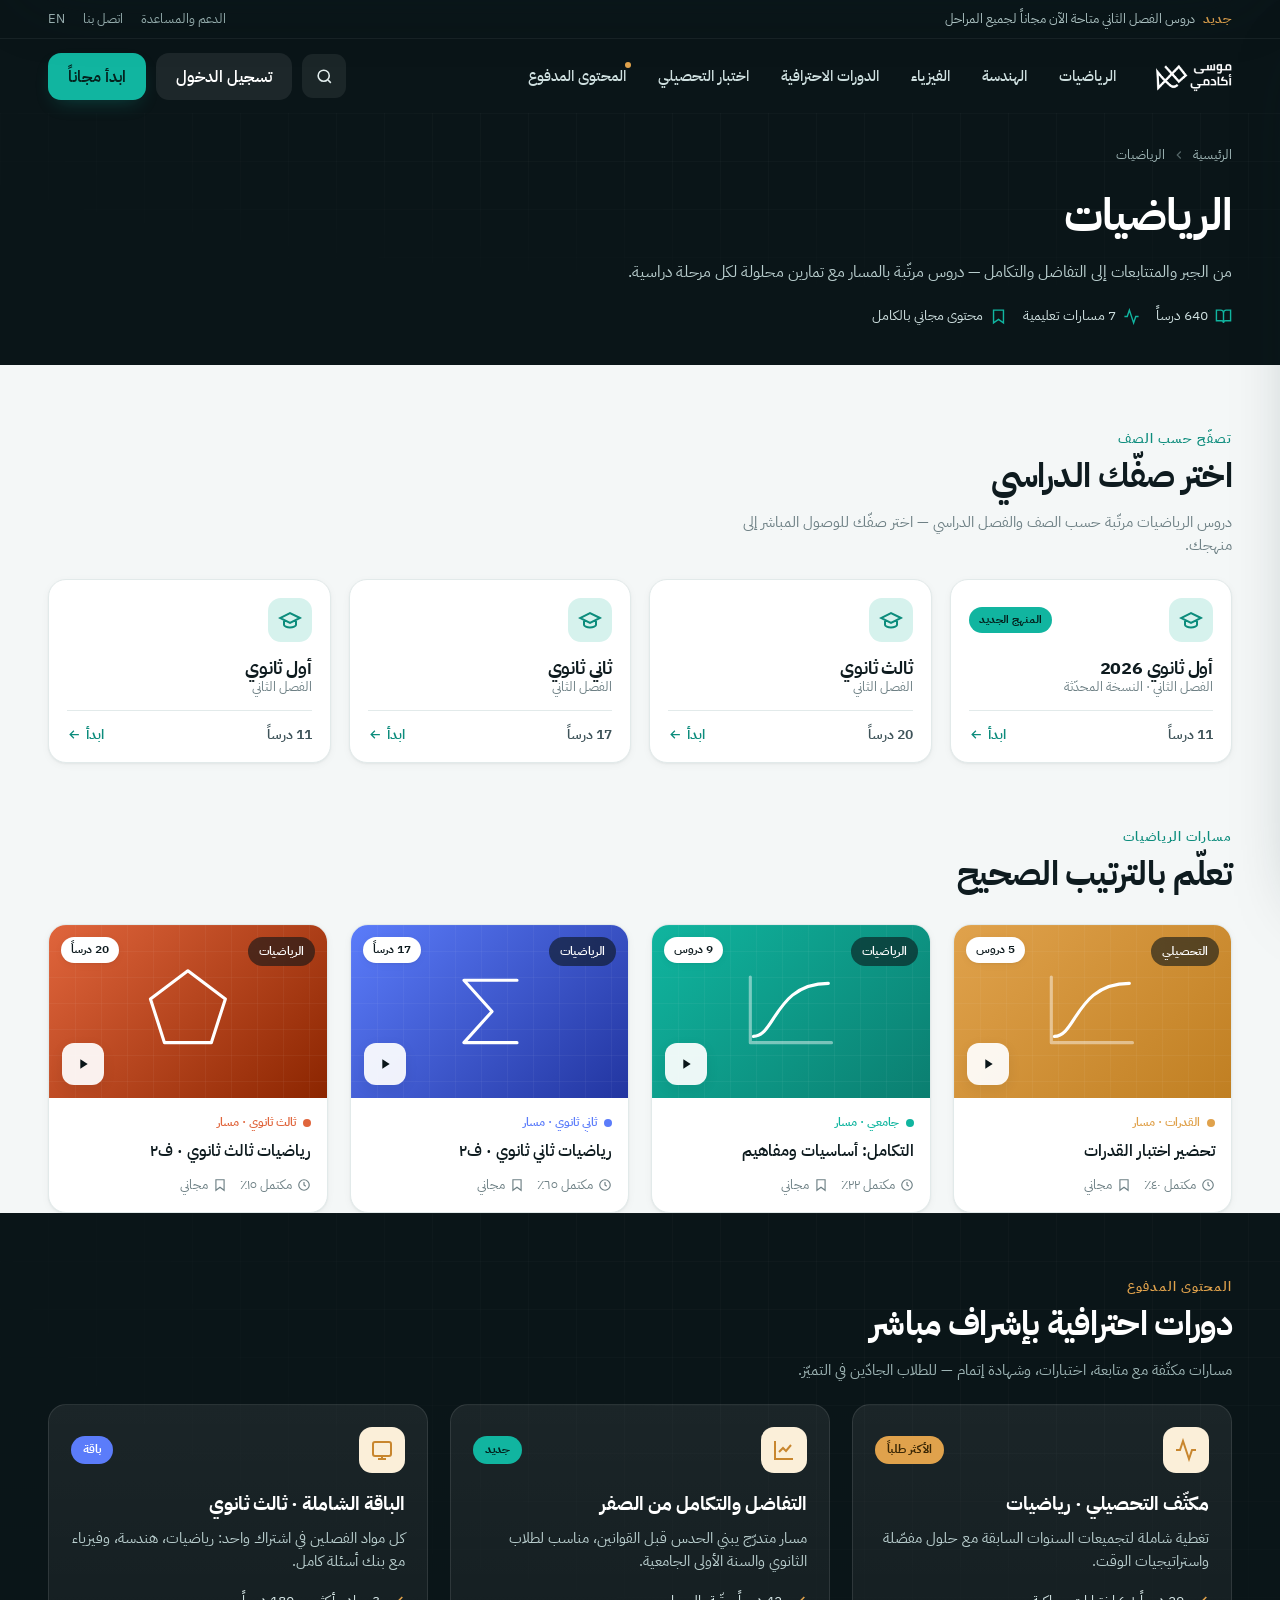
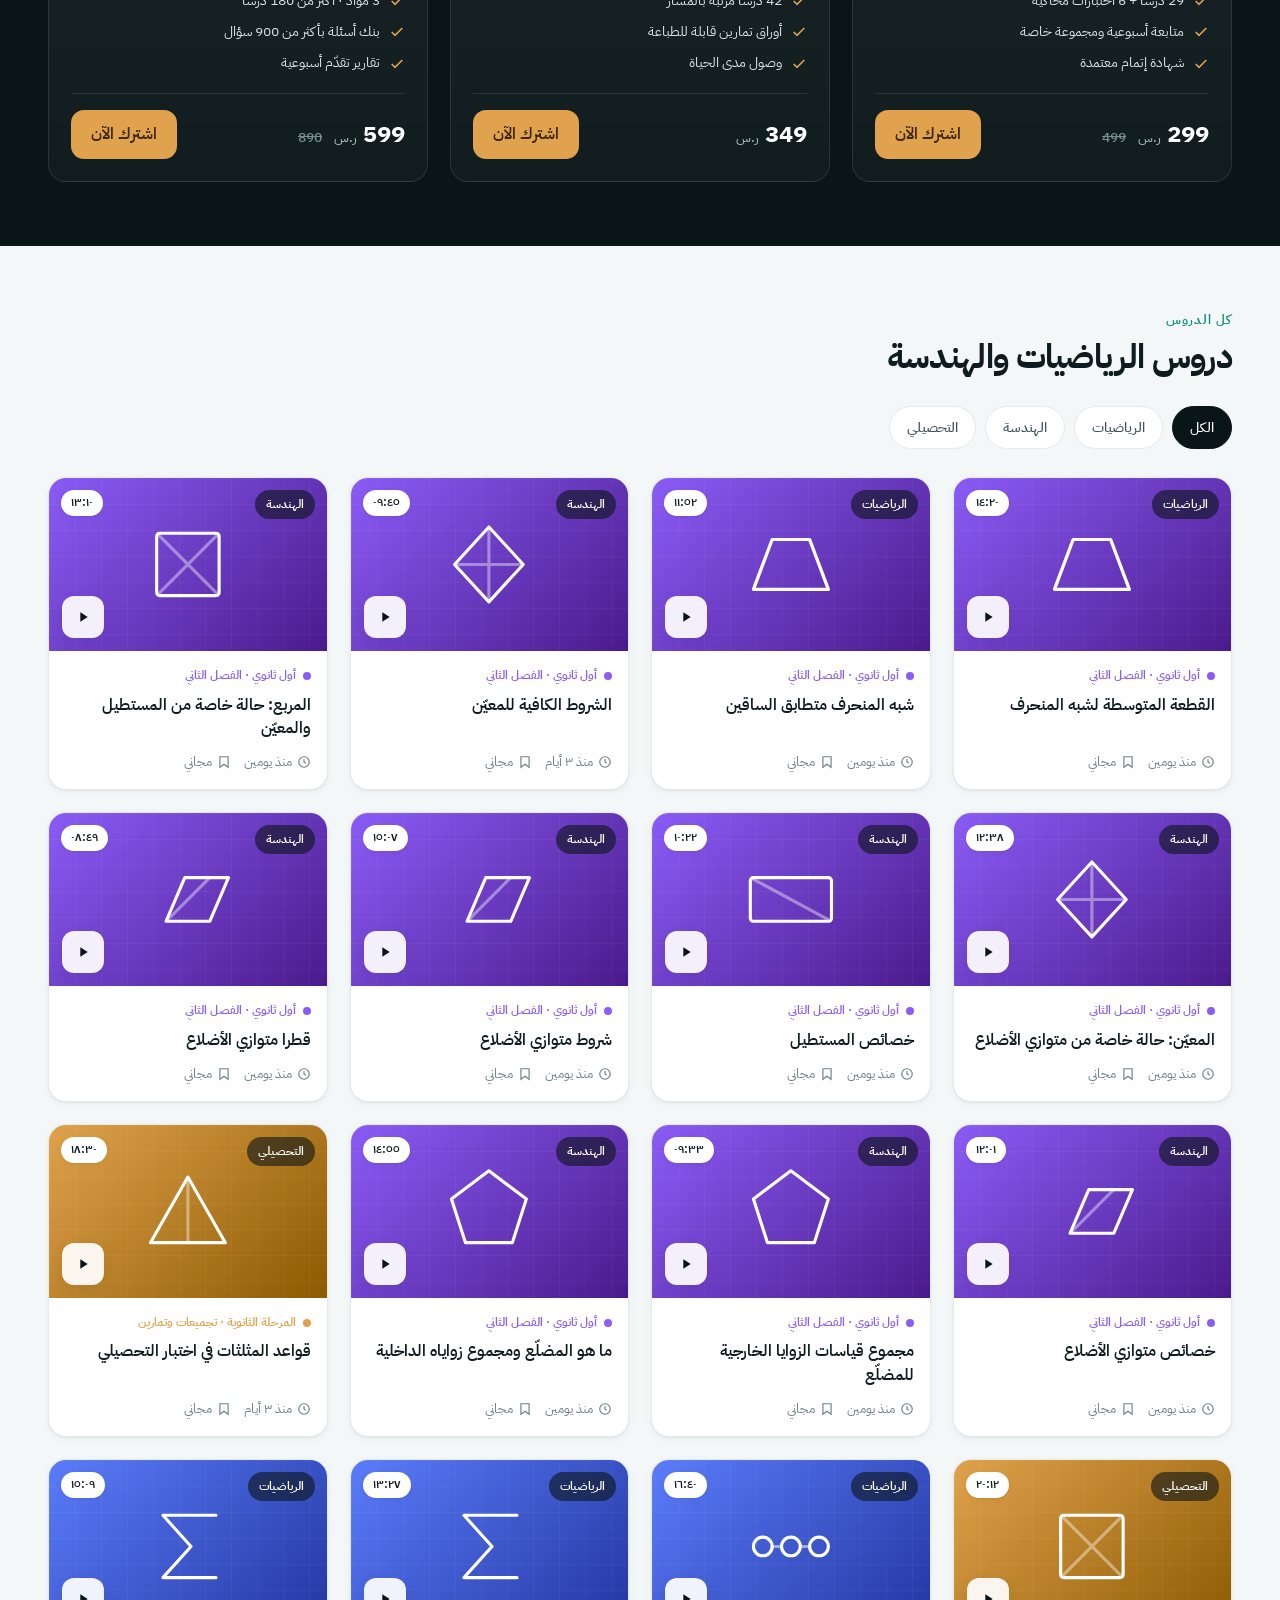
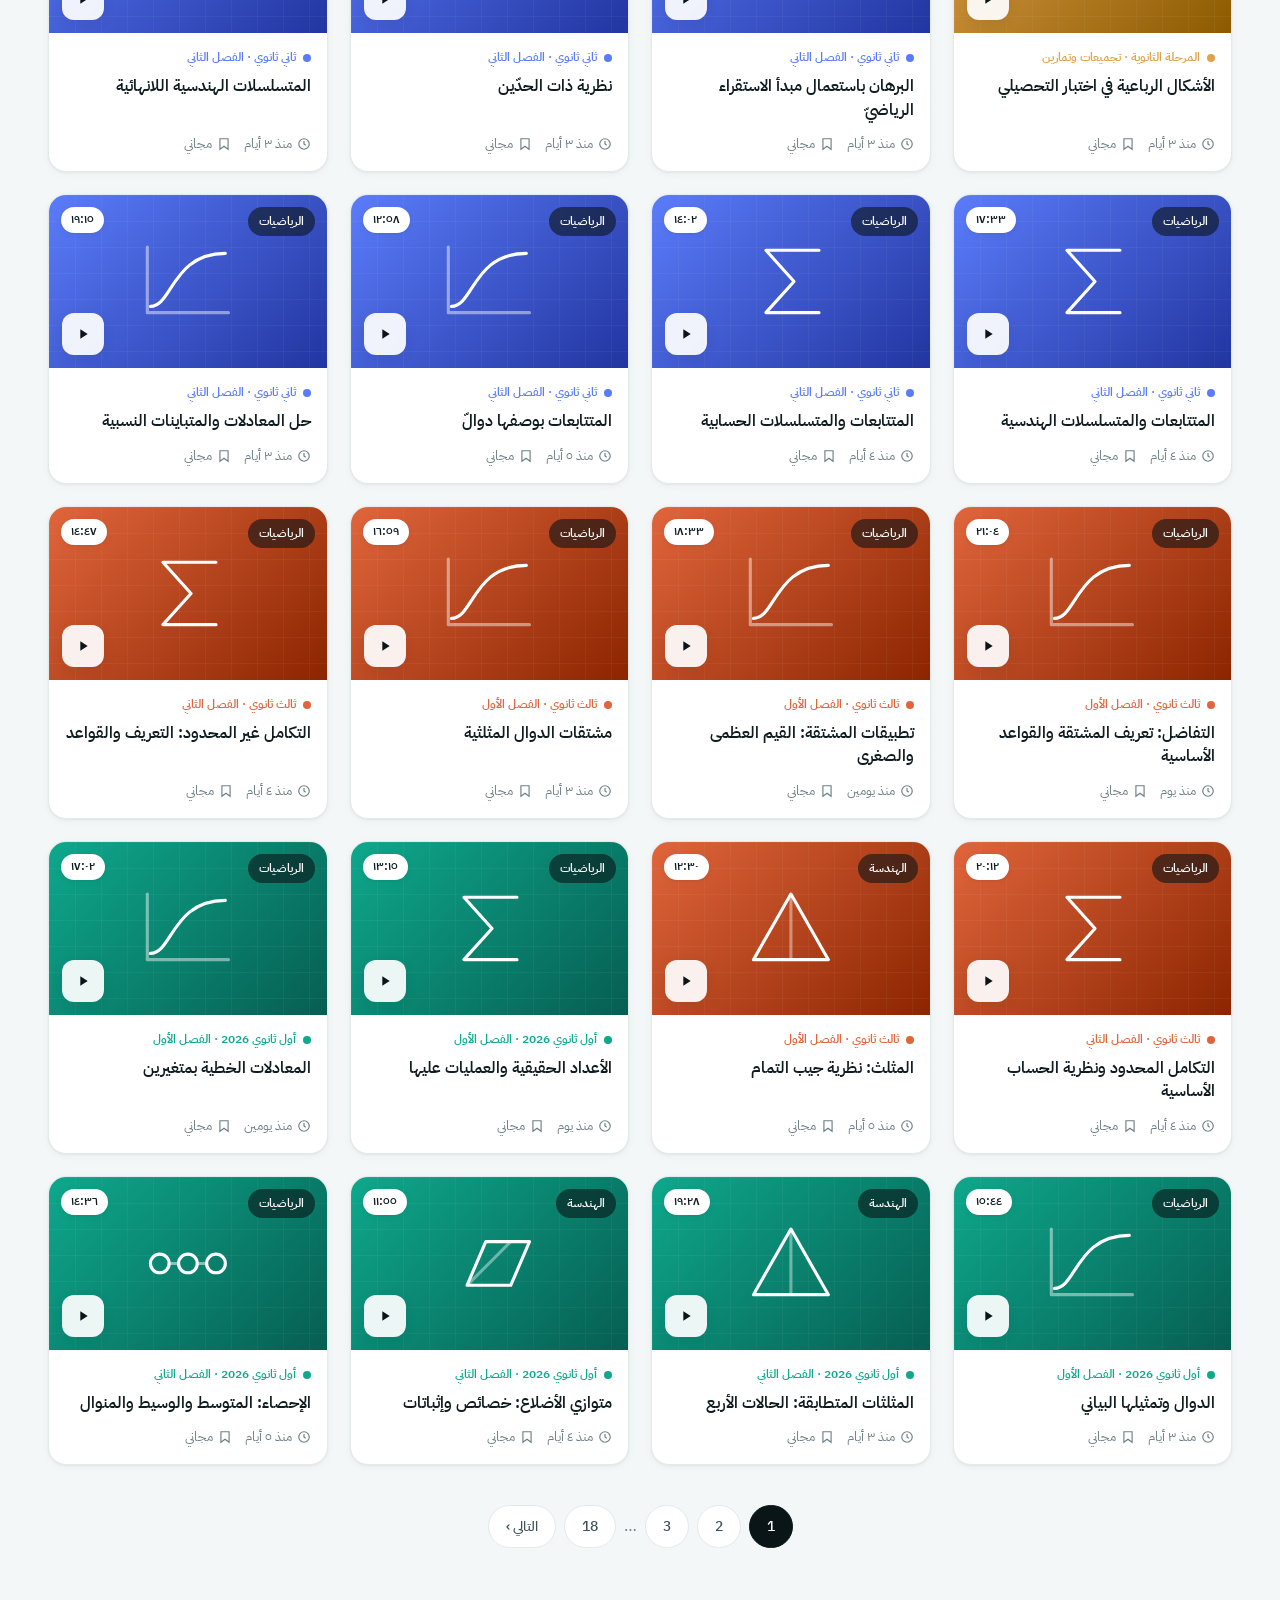
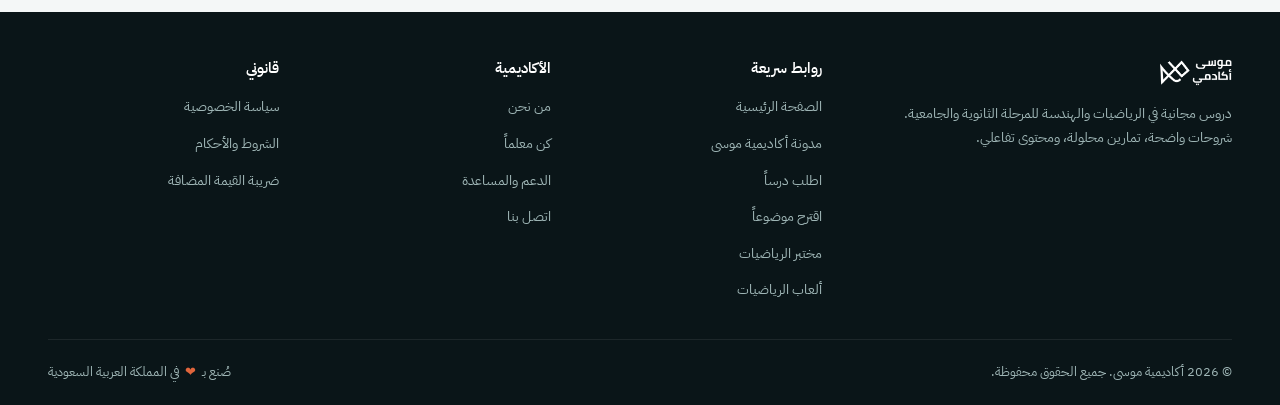
==== category.html @ 788b5ec9 "Initial commit of Moosa TV home page" ====
<!DOCTYPE html>
<html lang="ar" dir="rtl" data-accent="teal">
<head>
<meta charset="UTF-8">
<meta name="viewport" content="width=device-width, initial-scale=1">
<title>الرياضيات | أكاديمية موسى</title>
<link rel="stylesheet" href="styles.css">
</head>
<body>

<div class="topbar">
  <div class="wrap">
    <div class="promo"><b>جديد</b><span>دروس الفصل الثاني متاحة الآن مجاناً لجميع المراحل</span></div>
    <div class="tlinks"><a href="#">الدعم والمساعدة</a><a href="#">اتصل بنا</a><a href="#">EN</a></div>
  </div>
</div>

<header class="site-header">
  <div class="wrap">
    <a class="brand" href="index.html">
      <img src="assets/logo-white.png" alt="أكاديمية موسى">
    </a>
    <nav class="mainnav">
      <a href="category.html">الرياضيات</a>
      <a href="category.html">الهندسة</a>
      <a href="category.html">الفيزياء</a>
      <a href="category.html">الدورات الاحترافية</a>
      <a href="category.html">اختبار التحصيلي</a>
      <a href="index.html#courses" class="has-dot">المحتوى المدفوع</a>
    </nav>
    <div class="header-spacer"></div>
    <div class="header-actions">
      <button class="icon-btn" data-search aria-label="بحث"><svg width="19" height="19" viewBox="0 0 24 24" fill="none" stroke="currentColor" stroke-width="2"><circle cx="11" cy="11" r="7"/><path d="m20 20-3.5-3.5"/></svg></button>
      <button class="btn btn-ghost desk-only">تسجيل الدخول</button>
      <button class="btn btn-primary desk-only">ابدأ مجاناً</button>
      <button class="hamburger mob-only" data-menu aria-label="القائمة"><svg width="22" height="22" viewBox="0 0 24 24" fill="none" stroke="currentColor" stroke-width="2"><path d="M4 7h16M4 12h16M4 17h16"/></svg></button>
    </div>
  </div>
</header>

<!-- page head -->
<section class="page-head">
  <div class="grid-bg"></div>
  <div class="wrap">
    <div class="crumb">
      <a href="index.html">الرئيسية</a>
      <svg width="14" height="14" viewBox="0 0 24 24" fill="none" stroke="currentColor" stroke-width="2"><path d="m15 18-6-6 6-6"/></svg>
      <span>الرياضيات</span>
    </div>
    <h1>الرياضيات</h1>
    <p>من الجبر والمتتابعات إلى التفاضل والتكامل — دروس مرتّبة بالمسار مع تمارين محلولة لكل مرحلة دراسية.</p>
    <div class="ph-meta">
      <span class="m"><svg width="17" height="17" viewBox="0 0 24 24" fill="none" stroke="currentColor" stroke-width="2"><path d="M2 3h6a4 4 0 0 1 4 4v14a3 3 0 0 0-3-3H2zM22 3h-6a4 4 0 0 0-4 4v14a3 3 0 0 1 3-3h7z"/></svg>640 درساً</span>
      <span class="m"><svg width="17" height="17" viewBox="0 0 24 24" fill="none" stroke="currentColor" stroke-width="2"><path d="M22 12h-4l-3 9L9 3l-3 9H2"/></svg>7 مسارات تعليمية</span>
      <span class="m"><svg width="17" height="17" viewBox="0 0 24 24" fill="none" stroke="currentColor" stroke-width="2"><path d="M5 3v18l7-5 7 5V3z"/></svg>محتوى مجاني بالكامل</span>
    </div>
  </div>
</section>

<!-- grade-level categories -->
<section class="block" style="padding-bottom:0">
  <div class="wrap">
    <div class="sec-head">
      <div><div class="eyebrow">تصفّح حسب الصف</div><h2>اختر صفّك الدراسي</h2><p>دروس الرياضيات مرتّبة حسب الصف والفصل الدراسي — اختر صفّك للوصول المباشر إلى منهجك.</p></div>
    </div>
    <div class="grade-grid">
      <a class="grade" href="lesson.html">
        <div class="g-top">
          <div class="g-ico"><svg width="24" height="24" viewBox="0 0 24 24" fill="none" stroke="currentColor" stroke-width="2"><path d="M22 10 12 5 2 10l10 5 10-5zM6 12v5c0 1 2.7 2.5 6 2.5s6-1.5 6-2.5v-5"/></svg></div>
          <span class="g-new">المنهج الجديد</span>
        </div>
        <div>
          <h3>أول ثانوي 2026</h3>
          <div class="g-term">الفصل الثاني · النسخة المحدّثة</div>
        </div>
        <div class="g-foot">
          <span class="g-cnt">11 درساً</span>
          <span class="g-go">ابدأ <svg width="15" height="15" viewBox="0 0 24 24" fill="none" stroke="currentColor" stroke-width="2"><path d="M19 12H5M11 18l-6-6 6-6"/></svg></span>
        </div>
      </a>
      <a class="grade" href="lesson.html">
        <div class="g-top">
          <div class="g-ico"><svg width="24" height="24" viewBox="0 0 24 24" fill="none" stroke="currentColor" stroke-width="2"><path d="M22 10 12 5 2 10l10 5 10-5zM6 12v5c0 1 2.7 2.5 6 2.5s6-1.5 6-2.5v-5"/></svg></div>
        </div>
        <div>
          <h3>ثالث ثانوي</h3>
          <div class="g-term">الفصل الثاني</div>
        </div>
        <div class="g-foot">
          <span class="g-cnt">20 درساً</span>
          <span class="g-go">ابدأ <svg width="15" height="15" viewBox="0 0 24 24" fill="none" stroke="currentColor" stroke-width="2"><path d="M19 12H5M11 18l-6-6 6-6"/></svg></span>
        </div>
      </a>
      <a class="grade" href="lesson.html">
        <div class="g-top">
          <div class="g-ico"><svg width="24" height="24" viewBox="0 0 24 24" fill="none" stroke="currentColor" stroke-width="2"><path d="M22 10 12 5 2 10l10 5 10-5zM6 12v5c0 1 2.7 2.5 6 2.5s6-1.5 6-2.5v-5"/></svg></div>
        </div>
        <div>
          <h3>ثاني ثانوي</h3>
          <div class="g-term">الفصل الثاني</div>
        </div>
        <div class="g-foot">
          <span class="g-cnt">17 درساً</span>
          <span class="g-go">ابدأ <svg width="15" height="15" viewBox="0 0 24 24" fill="none" stroke="currentColor" stroke-width="2"><path d="M19 12H5M11 18l-6-6 6-6"/></svg></span>
        </div>
      </a>
      <a class="grade" href="lesson.html">
        <div class="g-top">
          <div class="g-ico"><svg width="24" height="24" viewBox="0 0 24 24" fill="none" stroke="currentColor" stroke-width="2"><path d="M22 10 12 5 2 10l10 5 10-5zM6 12v5c0 1 2.7 2.5 6 2.5s6-1.5 6-2.5v-5"/></svg></div>
        </div>
        <div>
          <h3>أول ثانوي</h3>
          <div class="g-term">الفصل الثاني</div>
        </div>
        <div class="g-foot">
          <span class="g-cnt">11 درساً</span>
          <span class="g-go">ابدأ <svg width="15" height="15" viewBox="0 0 24 24" fill="none" stroke="currentColor" stroke-width="2"><path d="M19 12H5M11 18l-6-6 6-6"/></svg></span>
        </div>
      </a>
    </div>
  </div>
</section>

<!-- tracks -->
<section class="block" style="padding-bottom:0">
  <div class="wrap">
    <div class="sec-head">
      <div><div class="eyebrow">مسارات الرياضيات</div><h2>تعلّم بالترتيب الصحيح</h2></div>
    </div>
    <div class="lesson-grid" style="grid-template-columns:repeat(4,1fr)" id="track-grid"></div>
  </div>
</section>

<!-- ===================== PAID COURSES ===================== -->
<section class="block courses-band" id="courses" style="position:relative; overflow:hidden">
  <div class="grid-bg"></div>
  <div class="wrap">
    <div class="sec-head">
      <div>
        <div class="eyebrow" style="color:var(--gold)">المحتوى المدفوع</div>
        <h2>دورات احترافية بإشراف مباشر</h2>
        <p>مسارات مكثّفة مع متابعة، اختبارات، وشهادة إتمام — للطلاب الجادّين في التميّز.</p>
      </div>
    </div>
    <div class="course-grid">
      <a class="course" href="lesson.html">
        <div class="c-top">
          <div class="c-ico"><svg width="24" height="24" viewBox="0 0 24 24" fill="none" stroke="currentColor" stroke-width="2"><path d="M22 12h-4l-3 9L9 3l-3 9H2"/></svg></div>
          <span class="c-ribbon">الأكثر طلباً</span>
        </div>
        <h3>مكثّف التحصيلي · رياضيات</h3>
        <p>تغطية شاملة لتجميعات السنوات السابقة مع حلول مفصّلة واستراتيجيات الوقت.</p>
        <ul class="c-feat">
          <li><svg width="16" height="16" viewBox="0 0 24 24" fill="none" stroke="currentColor" stroke-width="2.4"><path d="M20 6 9 17l-5-5"/></svg> 29 درساً + 6 اختبارات محاكية</li>
          <li><svg width="16" height="16" viewBox="0 0 24 24" fill="none" stroke="currentColor" stroke-width="2.4"><path d="M20 6 9 17l-5-5"/></svg> متابعة أسبوعية ومجموعة خاصة</li>
          <li><svg width="16" height="16" viewBox="0 0 24 24" fill="none" stroke="currentColor" stroke-width="2.4"><path d="M20 6 9 17l-5-5"/></svg> شهادة إتمام معتمدة</li>
        </ul>
        <div class="c-foot">
          <div class="price">299 <span class="cur">ر.س</span> <span class="old">499</span></div>
          <span class="btn btn-gold">اشترك الآن</span>
        </div>
      </a>
      <a class="course" href="lesson.html">
        <div class="c-top">
          <div class="c-ico"><svg width="24" height="24" viewBox="0 0 24 24" fill="none" stroke="currentColor" stroke-width="2"><path d="M3 3v18h18M7 14l4-4 3 3 5-6"/></svg></div>
          <span class="c-ribbon" style="background:var(--primary); color:#04211D">جديد</span>
        </div>
        <h3>التفاضل والتكامل من الصفر</h3>
        <p>مسار متدرّج يبني الحدس قبل القوانين، مناسب لطلاب الثانوي والسنة الأولى الجامعية.</p>
        <ul class="c-feat">
          <li><svg width="16" height="16" viewBox="0 0 24 24" fill="none" stroke="currentColor" stroke-width="2.4"><path d="M20 6 9 17l-5-5"/></svg> 42 درساً مرتّبة بالمسار</li>
          <li><svg width="16" height="16" viewBox="0 0 24 24" fill="none" stroke="currentColor" stroke-width="2.4"><path d="M20 6 9 17l-5-5"/></svg> أوراق تمارين قابلة للطباعة</li>
          <li><svg width="16" height="16" viewBox="0 0 24 24" fill="none" stroke="currentColor" stroke-width="2.4"><path d="M20 6 9 17l-5-5"/></svg> وصول مدى الحياة</li>
        </ul>
        <div class="c-foot">
          <div class="price">349 <span class="cur">ر.س</span></div>
          <span class="btn btn-gold">اشترك الآن</span>
        </div>
      </a>
      <a class="course" href="lesson.html">
        <div class="c-top">
          <div class="c-ico"><svg width="24" height="24" viewBox="0 0 24 24" fill="none" stroke="currentColor" stroke-width="2"><rect x="3" y="4" width="18" height="14" rx="2"/><path d="M8 21h8M12 18v3"/></svg></div>
          <span class="c-ribbon" style="background:var(--geo); color:#fff">باقة</span>
        </div>
        <h3>الباقة الشاملة · ثالث ثانوي</h3>
        <p>كل مواد الفصلين في اشتراك واحد: رياضيات، هندسة، وفيزياء مع بنك أسئلة كامل.</p>
        <ul class="c-feat">
          <li><svg width="16" height="16" viewBox="0 0 24 24" fill="none" stroke="currentColor" stroke-width="2.4"><path d="M20 6 9 17l-5-5"/></svg> 3 مواد · أكثر من 180 درساً</li>
          <li><svg width="16" height="16" viewBox="0 0 24 24" fill="none" stroke="currentColor" stroke-width="2.4"><path d="M20 6 9 17l-5-5"/></svg> بنك أسئلة بأكثر من 900 سؤال</li>
          <li><svg width="16" height="16" viewBox="0 0 24 24" fill="none" stroke="currentColor" stroke-width="2.4"><path d="M20 6 9 17l-5-5"/></svg> تقارير تقدّم أسبوعية</li>
        </ul>
        <div class="c-foot">
          <div class="price">599 <span class="cur">ر.س</span> <span class="old">890</span></div>
          <span class="btn btn-gold">اشترك الآن</span>
        </div>
      </a>
    </div>
  </div>
</section>

<!-- all lessons with filters -->
<section class="block">
  <div class="wrap">
    <div class="sec-head">
      <div><div class="eyebrow">كل الدروس</div><h2>دروس الرياضيات والهندسة</h2></div>
    </div>
    <div class="chips" id="chips">
      <button class="chip active" data-f="all">الكل</button>
      <button class="chip" data-f="math">الرياضيات</button>
      <button class="chip" data-f="geo">الهندسة</button>
      <button class="chip" data-f="tahsili">التحصيلي</button>
    </div>
    <div class="lesson-grid" id="all-grid"></div>
    <div style="display:flex; justify-content:center; gap:8px; margin-top:40px">
      <button class="chip active">1</button>
      <button class="chip">2</button>
      <button class="chip">3</button>
      <span style="align-self:center; color:var(--muted)">…</span>
      <button class="chip">18</button>
      <button class="chip">التالي ›</button>
    </div>
  </div>
</section>

<footer class="site-footer">
  <div class="wrap">
    <div class="footer-top">
      <div class="f-brand">
        <img src="assets/logo-white.png" alt="أكاديمية موسى">
        <p>دروس مجانية في الرياضيات والهندسة للمرحلة الثانوية والجامعية. شروحات واضحة، تمارين محلولة، ومحتوى تفاعلي.</p>
      </div>
      <div class="footer-col"><h5>روابط سريعة</h5><ul>
        <li><a href="index.html">الصفحة الرئيسية</a></li><li><a href="#">مدونة أكاديمية موسى</a></li>
        <li><a href="#">اطلب درساً</a></li><li><a href="#">اقترح موضوعاً</a></li>
        <li><a href="#">مختبر الرياضيات</a></li><li><a href="#">ألعاب الرياضيات</a></li>
      </ul></div>
      <div class="footer-col"><h5>الأكاديمية</h5><ul>
        <li><a href="#">من نحن</a></li><li><a href="#">كن معلماً</a></li>
        <li><a href="#">الدعم والمساعدة</a></li><li><a href="#">اتصل بنا</a></li>
      </ul></div>
      <div class="footer-col f-col-last"><h5>قانوني</h5><ul>
        <li><a href="#">سياسة الخصوصية</a></li><li><a href="#">الشروط والأحكام</a></li>
        <li><a href="#">ضريبة القيمة المضافة</a></li>
      </ul></div>
    </div>
    <div class="footer-bottom">
      <div>© 2026 أكاديمية موسى. جميع الحقوق محفوظة.</div>
      <div class="made">صُنع بـ <span style="color:#E0653C">❤</span> في المملكة العربية السعودية</div>
    </div>
  </div>
</footer>

<script src="nav.js"></script>
<script src="lessons-data.js"></script>
<script>
  // tracks as cards
  const TRACKS = [
    {t:'تحضير اختبار القدرات', g:'curve', s:'tahsili', lvl:'القدرات', term:'مسار', dur:'5 دروس', ago:'مكتمل ٤٠٪'},
    {t:'التكامل: أساسيات ومفاهيم', g:'curve', s:'math', lvl:'جامعي', term:'مسار', dur:'9 دروس', ago:'مكتمل ٢٢٪'},
    {t:'رياضيات ثاني ثانوي · ف٢', g:'sigma', s:'math', lvl:'ثاني ثانوي', term:'مسار', dur:'17 درساً', ago:'مكتمل ٦٥٪'},
    {t:'رياضيات ثالث ثانوي · ف٢', g:'polygon', s:'math', lvl:'ثالث ثانوي', term:'مسار', dur:'20 درساً', ago:'مكتمل ١٥٪'},
  ];
  document.getElementById('track-grid').innerHTML = TRACKS.map(window.lessonCard).join('');

  const all = window.LESSONS;
  const grid = document.getElementById('all-grid');
  function render(f){
    const list = f==='all' ? all : all.filter(l=>l.s===f);
    grid.innerHTML = list.map(window.lessonCard).join('');
  }
  render('all');
  document.getElementById('chips').addEventListener('click', e=>{
    const b = e.target.closest('.chip'); if(!b) return;
    document.querySelectorAll('#chips .chip').forEach(c=>c.classList.remove('active'));
    b.classList.add('active'); render(b.dataset.f);
  });
</script>

</body>
</html>
---- styles.css ----
/* ===========================================================
   أكاديمية موسى — Moosa Academy  ·  mobile-first design system
   Base styles target phones; min-width queries scale up.
   =========================================================== */

@import url('https://fonts.googleapis.com/css2?family=IBM+Plex+Sans+Arabic:wght@300;400;500;600;700&display=swap');

:root{
  --ink:#0A1518; --ink-2:#0F2228; --ink-soft:#16323A;
  --primary:#11B5A0; --primary-deep:#0C8C7C; --primary-soft:#D6F2ED; --primary-glow:rgba(17,181,160,.32);
  --gold:#E0A24C; --gold-deep:#C8862E; --gold-soft:#FBEFD9;
  --bg:#F4F7F7; --bg-2:#EAF0F0; --surface:#FFFFFF;
  --text:#0E1B1F; --text-2:#3E5359; --muted:#6E8085; --line:#E2EAEA; --line-2:#D2DEDE;
  --math:#11B5A0; --geo:#5B7CFA; --phys:#E0653C; --pro:#8B5CF6; --tahsili:#E0A24C;
  --radius:18px; --radius-sm:12px; --radius-lg:26px;
  --shadow-sm:0 1px 2px rgba(10,30,35,.05),0 2px 8px rgba(10,30,35,.04);
  --shadow:0 4px 14px rgba(10,30,35,.07),0 18px 40px -22px rgba(10,30,35,.18);
  --shadow-lg:0 30px 70px -34px rgba(10,30,35,.4);
  --maxw:1240px;
  --font:'IBM Plex Sans Arabic',system-ui,sans-serif;
  --bottomnav-h:66px;
}
[data-accent="blue"]{ --primary:#2E72E6; --primary-deep:#1F58C2; --primary-soft:#DBE8FF; --primary-glow:rgba(46,114,230,.32); --math:#2E72E6; }
[data-accent="indigo"]{ --primary:#6D5BF0; --primary-deep:#5440D6; --primary-soft:#E5E1FF; --primary-glow:rgba(109,91,240,.32); --math:#6D5BF0; }
[data-accent="gold"]{ --primary:#D98E2B; --primary-deep:#B6711B; --primary-soft:#FBEAD0; --primary-glow:rgba(217,142,43,.32); --math:#D98E2B; }

*{ box-sizing:border-box; }
html{ scroll-behavior:smooth; -webkit-text-size-adjust:100%; }
body{
  margin:0; font-family:var(--font); background:var(--bg); color:var(--text);
  direction:rtl; text-align:right; -webkit-font-smoothing:antialiased; line-height:1.6;
  overflow-x:hidden;
  padding-bottom:var(--bottomnav-h);          /* room for mobile bottom nav */
}
body.no-scroll{ overflow:hidden; }
a{ color:inherit; text-decoration:none; -webkit-tap-highlight-color:transparent; }
img{ display:block; max-width:100%; }
button{ font-family:inherit; cursor:pointer; -webkit-tap-highlight-color:transparent; }
::selection{ background:var(--primary-glow); }

.wrap{ width:100%; max-width:var(--maxw); margin-inline:auto; padding-inline:16px; }
.eyebrow{ font-size:12.5px; font-weight:600; letter-spacing:.08em; color:var(--primary-deep); text-transform:uppercase; }

/* buttons (≥44px touch targets) */
.btn{
  display:inline-flex; align-items:center; gap:8px; justify-content:center; min-height:46px;
  border:none; border-radius:13px; font-weight:600; font-size:15.5px; padding:12px 20px;
  transition:.18s; white-space:nowrap;
}
.btn-primary{ background:var(--primary); color:#04211D; box-shadow:0 8px 20px -8px var(--primary-glow); }
.btn-primary:hover{ background:var(--primary-deep); color:#fff; }
.btn-ghost{ background:rgba(255,255,255,.08); color:#fff; }
.btn-ghost:hover{ background:rgba(255,255,255,.16); }
.btn-gold{ background:var(--gold); color:#3A2705; }
.btn-gold:hover{ background:var(--gold-deep); color:#fff; }
.btn-line{ background:transparent; border:1.5px solid var(--line-2); color:var(--text); }
.btn-line:hover{ border-color:var(--primary); color:var(--primary-deep); }
.btn-lg{ padding:15px 26px; font-size:16px; border-radius:14px; }
.btn-block{ width:100%; }

/* =========================== TOPBAR (desktop only) =========================== */
.topbar{ display:none; background:var(--ink); color:#fff; font-size:13px; border-bottom:1px solid rgba(255,255,255,.06); }
.topbar .wrap{ display:flex; align-items:center; justify-content:space-between; height:38px; }
.topbar .promo{ color:#B8CDCD; display:flex; align-items:center; gap:8px; }
.topbar .promo b{ color:var(--gold); font-weight:600; }
.topbar .tlinks{ display:flex; gap:18px; color:#9FB6B6; }
.topbar .tlinks a:hover{ color:#fff; }

/* =========================== HEADER =========================== */
.site-header{ position:sticky; top:0; z-index:50; background:var(--ink); color:#fff; }
.site-header .wrap{ display:flex; align-items:center; gap:12px; height:62px; }
.brand{ display:flex; align-items:center; gap:10px; flex-shrink:0; }
.brand img{ height:28px; width:auto; }
.brand .b-name{ font-weight:700; font-size:17px; letter-spacing:-.01em; }
.brand .b-sub{ display:none; font-size:11px; color:var(--primary); font-weight:600; letter-spacing:.04em; margin-top:-3px; }

.mainnav{ display:none; align-items:center; gap:4px; }
.mainnav a{ padding:9px 14px; border-radius:10px; font-size:15px; font-weight:500; color:#CFE0E0; transition:.15s; position:relative; }
.mainnav a:hover{ color:#fff; background:rgba(255,255,255,.07); }
.mainnav a.has-dot::after{ content:""; position:absolute; top:7px; inset-inline-start:9px; width:6px; height:6px; border-radius:50%; background:var(--gold); }
.header-spacer{ flex:1; }
.header-actions{ display:flex; align-items:center; gap:10px; }
.header-actions .desk-only{ display:none; }
.icon-btn{ width:44px; height:44px; display:grid; place-items:center; border-radius:11px; background:rgba(255,255,255,.07); color:#E3EEEE; border:none; transition:.15s; }
.icon-btn:hover{ background:rgba(255,255,255,.14); color:#fff; }

/* hamburger */
.hamburger{ width:44px; height:44px; display:grid; place-items:center; border-radius:11px; background:rgba(255,255,255,.07); color:#fff; border:none; }
.hamburger:hover{ background:rgba(255,255,255,.14); }

/* =========================== DRAWER (mobile menu) =========================== */
.drawer-overlay{ position:fixed; inset:0; background:rgba(6,14,16,.55); backdrop-filter:blur(2px); opacity:0; visibility:hidden; transition:.25s; z-index:90; }
body.menu-open .drawer-overlay{ opacity:1; visibility:visible; }
.drawer{
  position:fixed; inset-block:0; right:0; width:86%; max-width:340px; z-index:91;
  background:var(--ink); color:#fff; transform:translateX(100%); transition:transform .28s cubic-bezier(.4,0,.2,1);
  display:flex; flex-direction:column; box-shadow:var(--shadow-lg); overflow-y:auto;
}
body.menu-open .drawer{ transform:translateX(0); }
.drawer-head{ display:flex; align-items:center; justify-content:space-between; padding:18px 20px; border-bottom:1px solid rgba(255,255,255,.08); }
.drawer-head img{ height:28px; }
.drawer-close{ width:40px; height:40px; border:none; background:rgba(255,255,255,.08); color:#fff; border-radius:11px; display:grid; place-items:center; }
.drawer-nav{ display:flex; flex-direction:column; padding:12px 14px; gap:2px; }
.drawer-nav a{ display:flex; align-items:center; gap:13px; padding:14px 14px; border-radius:12px; font-size:16px; font-weight:500; color:#DCEAEA; min-height:52px; }
.drawer-nav a:hover{ background:rgba(255,255,255,.07); }
.drawer-nav a svg{ color:var(--primary); flex-shrink:0; }
.drawer-nav a.paid svg{ color:var(--gold); }
.drawer-cta{ padding:16px 18px 8px; display:grid; gap:10px; }
.drawer-foot{ margin-top:auto; padding:18px; border-top:1px solid rgba(255,255,255,.08); }
.drawer-foot .socials{ justify-content:flex-start; }

/* =========================== SEARCH SHEET =========================== */
.search-sheet{ position:fixed; inset-block-start:0; inset-inline:0; z-index:95; background:var(--ink); padding:14px 16px 18px; transform:translateY(-105%); transition:transform .26s cubic-bezier(.4,0,.2,1); box-shadow:var(--shadow-lg); }
body.search-open .search-sheet{ transform:translateY(0); }
.search-sheet .ss-row{ display:flex; align-items:center; gap:10px; }
.search-sheet .searchbar{ flex:1; margin:0; }
.search-sheet .ss-close{ width:46px; height:46px; flex-shrink:0; border:none; border-radius:12px; background:rgba(255,255,255,.1); color:#fff; display:grid; place-items:center; }
.search-sheet .ss-sugg{ display:flex; flex-wrap:wrap; gap:8px; margin-top:14px; }
.search-sheet .ss-sugg a{ font-size:13px; color:#CFE0E0; background:rgba(255,255,255,.08); border:1px solid rgba(255,255,255,.1); padding:7px 13px; border-radius:999px; }
.search-sheet .ss-sugg a:hover{ background:rgba(255,255,255,.16); }

/* =========================== BOTTOM TAB BAR (mobile) =========================== */
.bottom-nav{
  position:fixed; inset-inline:0; inset-block-end:0; z-index:60; height:var(--bottomnav-h);
  background:rgba(255,255,255,.96); backdrop-filter:blur(12px); border-top:1px solid var(--line);
  display:flex; align-items:stretch; padding:0 6px; box-shadow:0 -6px 24px -16px rgba(10,30,35,.3);
}
.bn-item{ flex:1; display:flex; flex-direction:column; align-items:center; justify-content:center; gap:3px; color:var(--muted); font-size:11px; font-weight:600; border:none; background:none; min-height:44px; padding-top:6px; }
.bn-item svg{ width:23px; height:23px; }
.bn-item.active{ color:var(--primary-deep); }
.bn-fab{ flex:0 0 auto; position:relative; width:58px; display:flex; align-items:center; justify-content:center; }
.bn-fab button{ width:54px; height:54px; margin-top:-22px; border-radius:50%; border:4px solid var(--bg); background:var(--primary); color:#04211D; display:grid; place-items:center; box-shadow:0 8px 20px -6px var(--primary-glow); }
.bn-fab button:hover{ background:var(--primary-deep); color:#fff; }

/* =========================== HERO =========================== */
.hero{ position:relative; background:var(--ink); color:#fff; overflow:hidden; padding:40px 0 48px; }
.hero::before{ content:""; position:absolute; inset:0; background:radial-gradient(700px 420px at 80% -10%,var(--primary-glow),transparent 60%),radial-gradient(560px 380px at 0% 110%,rgba(224,162,76,.16),transparent 60%); }
.hero .grid-bg{ position:absolute; inset:0; opacity:.5; background-image:linear-gradient(rgba(255,255,255,.05) 1px,transparent 1px),linear-gradient(90deg,rgba(255,255,255,.05) 1px,transparent 1px); background-size:44px 44px; -webkit-mask-image:radial-gradient(120% 90% at 70% 0%,#000 35%,transparent 78%); mask-image:radial-gradient(120% 90% at 70% 0%,#000 35%,transparent 78%); }
.hero .wrap{ position:relative; }
.hero-inner{ max-width:760px; }
.hero-badge{ display:inline-flex; align-items:center; gap:8px; background:rgba(255,255,255,.08); border:1px solid rgba(255,255,255,.12); padding:6px 12px 6px 7px; border-radius:999px; font-size:12.5px; color:#D6E6E6; margin-bottom:18px; }
.hero-badge .pill{ background:var(--primary); color:#04211D; font-weight:700; font-size:10.5px; padding:3px 9px; border-radius:999px; }
.hero h1{ font-size:clamp(28px,7vw,60px); line-height:1.15; font-weight:700; letter-spacing:-.02em; margin:0 0 14px; text-wrap:balance; }
.hero h1 .hl{ color:var(--primary); }
.hero p.lead{ font-size:clamp(15.5px,4vw,21px); color:#B9CECE; max-width:600px; margin:0 0 24px; }

.searchbar{ display:flex; align-items:center; gap:8px; background:#fff; border-radius:15px; padding:7px 7px 7px 14px; box-shadow:var(--shadow-lg); max-width:620px; }
.searchbar svg{ color:var(--muted); flex-shrink:0; }
.searchbar input{ flex:1; min-width:0; border:none; outline:none; font-family:inherit; font-size:16px; color:var(--text); background:transparent; padding:9px 2px; }
.searchbar input::placeholder{ color:#9AA9AD; }
.searchbar .btn{ flex-shrink:0; min-height:42px; padding:10px 16px; }
.searchbar .btn .bt-txt{ display:none; }

.hero-stats{ display:grid; grid-template-columns:1fr 1fr; gap:18px 28px; margin-top:30px; }
.hero-stats .st b{ display:block; font-size:24px; font-weight:700; letter-spacing:-.02em; }
.hero-stats .st span{ font-size:13px; color:#9FB6B6; }
.hero-stats .st b .u{ color:var(--primary); }

/* grade tabs */
.grade-tabs{ display:flex; gap:8px; flex-wrap:wrap; margin-bottom:24px; }
.gtab{ padding:8px 18px; border-radius:999px; border:1.5px solid var(--line); background:transparent; font-family:inherit; font-size:14px; font-weight:600; color:var(--muted); cursor:pointer; transition:.15s; }
.gtab:hover{ border-color:var(--gcol,var(--primary)); color:var(--gcol,var(--primary)); }
.gtab.active{ background:var(--gcol,var(--primary)); border-color:var(--gcol,var(--primary)); color:#fff; }

.tracks{ position:relative; margin-top:34px; }
.tracks .t-head{ display:flex; align-items:center; gap:9px; color:#9FB6B6; font-size:13px; margin-bottom:13px; }
.track-rail{ display:flex; gap:12px; overflow-x:auto; padding-bottom:8px; scrollbar-width:none; scroll-snap-type:x mandatory; margin-inline:-16px; padding-inline:16px; }
.track-rail::-webkit-scrollbar{ display:none; }
.track-card{ flex:0 0 78%; max-width:240px; scroll-snap-align:start; background:rgba(255,255,255,.06); border:1px solid rgba(255,255,255,.1); border-radius:16px; padding:16px; transition:.18s; color:#fff; }
.track-card:hover{ background:rgba(255,255,255,.11); border-color:var(--primary); }
.track-card .tc-top{ display:flex; align-items:center; justify-content:space-between; margin-bottom:12px; }
.track-card .tc-ico{ width:40px; height:40px; border-radius:12px; display:grid; place-items:center; background:var(--primary-glow); color:var(--primary); }
.track-card .tc-count{ font-size:12px; color:#9FB6B6; background:rgba(255,255,255,.08); padding:4px 10px; border-radius:999px; }
.track-card h4{ margin:0; font-size:15.5px; font-weight:600; line-height:1.4; }
.track-card .tc-bar{ height:5px; border-radius:99px; background:rgba(255,255,255,.12); overflow:hidden; margin-top:13px; }
.track-card .tc-bar i{ display:block; height:100%; background:var(--primary); border-radius:99px; }

/* ── book covers ── */
.books-section{ margin-top:40px; }
.books-section .t-head{ display:flex; align-items:center; gap:9px; color:#9FB6B6; font-size:13px; margin-bottom:20px; }
.books-rail{ display:flex; gap:18px; overflow-x:auto; padding:12px 16px 32px; margin-inline:-16px; scrollbar-width:none; scroll-snap-type:x mandatory; }
.books-rail::-webkit-scrollbar{ display:none; }

/* book wrapper — holds 3D context */
.bk{
  flex:0 0 142px; position:relative; scroll-snap-align:start;
  filter:drop-shadow(2px 8px 18px rgba(0,0,0,.55));
  transition:filter .28s, transform .28s;
  display:flex; text-decoration:none;
}
.bk:hover{
  filter:drop-shadow(4px 18px 32px rgba(0,0,0,.7));
  transform:translateY(-10px) rotate(-1.5deg);
}

/* spine — visible on right in RTL (first flex child) */
.bk-spine{
  width:22px; flex-shrink:0;
  background:linear-gradient(to left, rgba(0,0,0,.55) 0%, rgba(0,0,0,.28) 55%, rgba(255,255,255,.07) 100%);
  border-radius:3px 0 0 3px;
  display:flex; align-items:center; justify-content:center;
  overflow:hidden;
  box-shadow:inset -3px 0 8px rgba(0,0,0,.35), inset 1px 0 2px rgba(255,255,255,.08);
}
.bk-stxt{
  font-size:7px; font-weight:700; letter-spacing:.11em; text-transform:uppercase;
  color:rgba(255,255,255,.45); white-space:nowrap;
  writing-mode:vertical-rl; transform:rotate(180deg);
}

/* cover face */
.bk-face{
  flex:1; display:flex; flex-direction:column;
  background:linear-gradient(148deg, var(--bk1) 0%, var(--bk2) 100%);
  border-radius:0 6px 6px 0;
  overflow:hidden; position:relative; color:#fff;
  /* gloss sheen */
  box-shadow:inset 0 0 0 1px rgba(255,255,255,.12);
}
.bk-face::before{
  content:""; position:absolute; inset:0;
  background:linear-gradient(135deg, rgba(255,255,255,.22) 0%, rgba(255,255,255,.06) 35%, transparent 55%);
  pointer-events:none; z-index:2;
}
/* subtle texture dots */
.bk-face::after{
  content:""; position:absolute; inset:0;
  background-image:radial-gradient(rgba(255,255,255,.08) 1px, transparent 1px);
  background-size:14px 14px; pointer-events:none; z-index:1;
}

/* large art — takes the upper portion */
.bk-art{
  flex:1; display:flex; align-items:center; justify-content:center;
  opacity:.28; color:#fff; position:relative; z-index:3;
  padding-top:12px;
}

/* text block at bottom */
.bk-body{
  padding:10px 11px 12px; position:relative; z-index:3;
  background:linear-gradient(to top, rgba(0,0,0,.38) 0%, transparent 100%);
}
.bk-label{
  font-size:7.5px; font-weight:700; letter-spacing:.12em; text-transform:uppercase;
  opacity:.5; margin-bottom:5px;
}
.bk-title{
  font-size:11px; font-weight:700; line-height:1.45;
}
.bk-pills{ margin-top:7px; }
.bk-count{
  font-size:9.5px; font-weight:700;
  background:rgba(0,0,0,.28); border:1px solid rgba(255,255,255,.18);
  padding:2px 9px; border-radius:999px; display:inline-block;
}

/* page-edge strip on left side (open side of book in RTL) */
.bk-pages{
  width:5px; flex-shrink:0;
  background:repeating-linear-gradient(
    to bottom,
    rgba(240,236,230,1) 0px, rgba(240,236,230,1) 1px,
    rgba(210,205,198,1) 1px, rgba(210,205,198,1) 2px,
    rgba(240,236,230,1) 2px, rgba(240,236,230,1) 4px
  );
  border-radius:0 2px 2px 0;
  opacity:.7;
}

/* hero variants (apply mainly ≥768) */
[data-hero="minimal"] .hero-inner{ max-width:840px; margin-inline:auto; }
[data-hero="compact"] .hero{ padding:32px 0 40px; }
[data-hero="compact"] .hero-stats{ display:none; }

/* =========================== SECTIONS =========================== */
section.block{ padding:44px 0; }
.sec-head{ display:flex; align-items:flex-end; justify-content:space-between; gap:16px; margin-bottom:22px; flex-wrap:wrap; }
.sec-head h2{ font-size:clamp(21px,5.5vw,34px); font-weight:700; letter-spacing:-.02em; margin:0; }
.sec-head p{ margin:7px 0 0; color:var(--muted); font-size:14.5px; max-width:520px; }
.sec-link{ color:var(--primary-deep); font-weight:600; font-size:14.5px; display:inline-flex; align-items:center; gap:6px; }
.sec-link:hover{ gap:10px; }

/* subjects — horizontal rail on mobile */
.subjects{ display:flex; gap:10px; overflow-x:auto; scrollbar-width:none; margin-inline:-16px; padding:2px 16px 6px; }
.subjects::-webkit-scrollbar{ display:none; }
.subj{ flex:0 0 auto; display:inline-flex; align-items:center; gap:9px; background:var(--surface); border:1px solid var(--line); border-radius:14px; padding:12px 16px 12px 13px; font-weight:600; font-size:14.5px; box-shadow:var(--shadow-sm); transition:.16s; min-height:48px; }
.subj:hover{ box-shadow:var(--shadow); border-color:var(--ccol); }
.subj .dot{ width:11px; height:11px; border-radius:50%; background:var(--ccol); }
.subj .cnt{ color:var(--muted); font-weight:500; font-size:12.5px; background:var(--bg-2); padding:2px 9px; border-radius:999px; white-space:nowrap; }

/* grade cards */
.grade-grid{ display:grid; grid-template-columns:1fr; gap:14px; }
.grade{ position:relative; background:var(--surface); border:1px solid var(--line); border-radius:var(--radius); padding:18px 18px 16px; box-shadow:var(--shadow-sm); transition:.18s; overflow:hidden; display:flex; flex-direction:column; gap:12px; }
.grade::before{ content:""; position:absolute; inset-block-start:0; inset-inline-start:0; width:4px; height:100%; background:var(--primary); opacity:0; transition:.18s; }
.grade:hover{ box-shadow:var(--shadow); border-color:var(--line-2); }
.grade:hover::before{ opacity:1; }
.grade .g-top{ display:flex; align-items:center; justify-content:space-between; }
.grade .g-ico{ width:44px; height:44px; border-radius:13px; background:var(--primary-soft); color:var(--primary-deep); display:grid; place-items:center; }
.grade .g-new{ font-size:11px; font-weight:700; color:#04211D; background:var(--primary); padding:4px 10px; border-radius:999px; }
.grade h3{ font-size:18px; font-weight:700; margin:0; letter-spacing:-.01em; }
.grade .g-term{ font-size:13px; color:var(--muted); margin-top:-6px; }
.grade .g-foot{ display:flex; align-items:center; justify-content:space-between; margin-top:auto; padding-top:13px; border-top:1px solid var(--line); }
.grade .g-cnt{ font-size:14px; font-weight:600; color:var(--text-2); }
.grade .g-go{ color:var(--primary-deep); display:inline-flex; align-items:center; gap:4px; font-size:14px; font-weight:600; transition:.16s; }
.grade:hover .g-go{ gap:8px; }

/* lesson cards grid */
.lesson-grid{ display:grid; grid-template-columns:1fr; gap:16px; }
.lesson{ background:var(--surface); border:1px solid var(--line); border-radius:var(--radius); overflow:hidden; box-shadow:var(--shadow-sm); transition:.18s; display:flex; flex-direction:column; }
.lesson:hover{ box-shadow:var(--shadow); border-color:var(--line-2); }
.lesson .thumb{ position:relative; aspect-ratio:16/10; background:linear-gradient(135deg,var(--tc1),var(--tc2)); overflow:hidden; }
.lesson .thumb .paper{ position:absolute; inset:0; opacity:.22; background-image:linear-gradient(rgba(255,255,255,.2) 1px,transparent 1px),linear-gradient(90deg,rgba(255,255,255,.2) 1px,transparent 1px); background-size:26px 26px; }
.lesson .thumb .glyph{ position:absolute; inset:0; display:grid; place-items:center; color:#fff; }
.lesson .thumb .glyph svg{ width:72%; height:72%; drop-shadow:none; }
.lesson .thumb .play{ position:absolute; inset-inline-end:13px; inset-block-end:13px; width:42px; height:42px; border-radius:12px; background:rgba(255,255,255,.92); display:grid; place-items:center; color:var(--ink); box-shadow:var(--shadow); }
.lesson .thumb .badge{ position:absolute; inset-block-start:12px; inset-inline-start:12px; background:rgba(10,21,24,.6); backdrop-filter:blur(6px); color:#fff; font-size:12px; font-weight:600; padding:5px 11px; border-radius:999px; }
.lesson .thumb .lvl{ position:absolute; inset-block-start:12px; inset-inline-end:12px; background:#fff; color:var(--text); font-size:11.5px; font-weight:600; padding:4px 10px; border-radius:999px; box-shadow:var(--shadow-sm); }
.lesson .body{ padding:15px 16px 17px; display:flex; flex-direction:column; flex:1; }
.lesson .tag{ font-size:12px; font-weight:600; color:var(--gcol,var(--ccol)); margin-bottom:8px; display:flex; align-items:center; gap:7px; }
.lesson .tag .dot{ width:8px; height:8px; border-radius:50%; background:var(--gcol,var(--ccol)); }
.lesson h3{ font-size:16px; font-weight:600; line-height:1.45; margin:0 0 12px; }
.lesson:hover h3{ color:var(--primary-deep); }
.lesson .meta{ margin-top:auto; display:flex; align-items:center; gap:13px; color:var(--muted); font-size:12.5px; }
.lesson .meta .m{ display:flex; align-items:center; gap:5px; }

/* paid courses */
.courses-band{ background:var(--ink); color:#fff; }
.courses-band .grid-bg{ position:absolute; inset:0; opacity:.4; background-image:linear-gradient(rgba(255,255,255,.05) 1px,transparent 1px),linear-gradient(90deg,rgba(255,255,255,.05) 1px,transparent 1px); background-size:48px 48px; -webkit-mask-image:radial-gradient(120% 100% at 80% 0,#000 30%,transparent 75%); mask-image:radial-gradient(120% 100% at 80% 0,#000 30%,transparent 75%); }
.courses-band .sec-head h2{ color:#fff; }
.courses-band .sec-head p{ color:#9FB6B6; }
.course-grid{ display:grid; grid-template-columns:1fr; gap:16px; position:relative; }
.course{ background:linear-gradient(180deg,rgba(255,255,255,.07),rgba(255,255,255,.03)); border:1px solid rgba(255,255,255,.1); border-radius:var(--radius); padding:22px; transition:.18s; display:flex; flex-direction:column; }
.course:hover{ border-color:var(--gold); background:rgba(255,255,255,.09); }
.course .c-top{ display:flex; align-items:center; justify-content:space-between; margin-bottom:16px; }
.course .c-ribbon{ background:var(--gold); color:#3A2705; font-size:11.5px; font-weight:700; padding:5px 12px; border-radius:999px; }
.course .c-ico{ width:46px; height:46px; border-radius:13px; background:var(--gold-soft); color:var(--gold-deep); display:grid; place-items:center; }
.course h3{ font-size:19px; font-weight:700; margin:0 0 8px; }
.course p{ color:#B9CECE; font-size:14.5px; margin:0 0 16px; flex:1; }
.course .c-feat{ list-style:none; margin:0 0 18px; padding:0; display:grid; gap:9px; }
.course .c-feat li{ display:flex; align-items:center; gap:9px; font-size:14px; color:#D6E6E6; }
.course .c-feat li svg{ color:var(--gold); flex-shrink:0; }
.course .c-foot{ display:flex; align-items:center; justify-content:space-between; gap:12px; padding-top:16px; border-top:1px solid rgba(255,255,255,.1); flex-wrap:wrap; }
.course .price{ font-size:24px; font-weight:700; }
.course .price .cur{ font-size:13px; color:#9FB6B6; font-weight:500; }
.course .price .old{ font-size:14px; color:#788E8E; text-decoration:line-through; margin-inline-start:6px; font-weight:500; }

/* tahsili band */
.tahsili{ background:linear-gradient(120deg,var(--gold-soft),#FFF6E8); border-radius:var(--radius-lg); padding:28px; display:grid; grid-template-columns:1fr; gap:26px; box-shadow:var(--shadow-sm); border:1px solid #F0E2C6; }
.tahsili h2{ font-size:clamp(23px,6vw,38px); font-weight:700; letter-spacing:-.02em; margin:0 0 12px; color:#3A2705; }
.tahsili p{ font-size:15.5px; color:#6B5526; margin:0 0 22px; }
.tahsili .t-actions{ display:flex; gap:10px; flex-wrap:wrap; }
.tahsili .t-actions .btn{ flex:1; min-width:150px; }
.tahsili .t-stats{ display:grid; grid-template-columns:1fr 1fr; gap:12px; }
.tahsili .t-stat{ background:#fff; border-radius:16px; padding:18px; box-shadow:var(--shadow-sm); }
.tahsili .t-stat b{ font-size:26px; font-weight:700; color:var(--gold-deep); display:block; }
.tahsili .t-stat span{ font-size:13.5px; color:#6B5526; }

/* app + social */
.appcta{ display:grid; grid-template-columns:1fr; gap:36px; }
.appcta .a-phone{ display:flex; align-items:center; justify-content:center; order:-1; }
.app-pill{ display:inline-flex; align-items:center; gap:10px; background:var(--ink); color:#fff; padding:13px 20px; border-radius:14px; font-weight:600; transition:.16s; min-height:50px; }
.app-pill:hover{ background:var(--ink-2); }
.app-pill .small{ font-size:11px; color:#9FB6B6; font-weight:400; display:block; line-height:1.1; }
.socials{ display:flex; gap:10px; flex-wrap:wrap; }
.soc{ width:48px; height:48px; border-radius:13px; display:grid; place-items:center; background:var(--surface); border:1px solid var(--line); color:var(--text-2); transition:.16s; box-shadow:var(--shadow-sm); }
.soc:hover{ color:#fff; background:var(--ink); border-color:var(--ink); }

/* footer */
.site-footer{ background:var(--ink); color:#9FB6B6; padding:44px 0 0; }
.footer-top{ display:grid; grid-template-columns:1fr 1fr; gap:30px 24px; padding-bottom:36px; border-bottom:1px solid rgba(255,255,255,.08); }
.footer-top .f-brand{ grid-column:1 / -1; }
.footer-top .f-brand img{ height:30px; margin-bottom:16px; }
.footer-top .f-brand p{ font-size:14px; line-height:1.7; max-width:340px; margin:0 0 18px; }
.footer-col h5{ color:#fff; font-size:15px; font-weight:600; margin:0 0 14px; }
.footer-col ul{ list-style:none; margin:0; padding:0; display:grid; gap:11px; }
.footer-col a{ font-size:14px; color:#9FB6B6; transition:.14s; }
.footer-col a:hover{ color:#fff; }
.footer-bottom{ display:flex; align-items:center; justify-content:space-between; padding:22px 0; font-size:13px; flex-wrap:wrap; gap:10px; }
.footer-bottom .made{ display:flex; align-items:center; gap:6px; }

/* page head / breadcrumb */
.page-head{ background:var(--ink); color:#fff; padding:32px 0 38px; position:relative; overflow:hidden; }
.page-head .grid-bg{ position:absolute; inset:0; opacity:.45; background-image:linear-gradient(rgba(255,255,255,.05) 1px,transparent 1px),linear-gradient(90deg,rgba(255,255,255,.05) 1px,transparent 1px); background-size:48px 48px; -webkit-mask-image:radial-gradient(120% 100% at 75% 0,#000 30%,transparent 78%); mask-image:radial-gradient(120% 100% at 75% 0,#000 30%,transparent 78%); }
.page-head .wrap{ position:relative; }
.crumb{ display:flex; align-items:center; gap:7px; font-size:13px; color:#9FB6B6; margin-bottom:14px; flex-wrap:wrap; }
.crumb a:hover{ color:#fff; }
.crumb svg{ opacity:.5; }
.page-head h1{ font-size:clamp(26px,7vw,44px); font-weight:700; letter-spacing:-.02em; margin:0 0 10px; }
.page-head p{ font-size:15.5px; color:#B9CECE; max-width:620px; margin:0; }
.page-head .ph-meta{ display:flex; gap:16px; margin-top:20px; flex-wrap:wrap; }
.page-head .ph-meta .m{ display:flex; align-items:center; gap:7px; font-size:14px; color:#CFE0E0; }
.page-head .ph-meta .m svg{ color:var(--primary); }

/* filter chips — scroll on mobile */
.chips{ display:flex; gap:9px; overflow-x:auto; scrollbar-width:none; margin-inline:-16px; padding:2px 16px 4px; margin-bottom:24px; }
.chips::-webkit-scrollbar{ display:none; }
.chip{ flex:0 0 auto; padding:10px 17px; border-radius:999px; font-size:14px; font-weight:500; background:var(--surface); border:1px solid var(--line); color:var(--text-2); transition:.14s; min-height:42px; }
.chip:hover{ border-color:var(--primary); color:var(--primary-deep); }
.chip.active{ background:var(--ink); color:#fff; border-color:var(--ink); }

/* lesson detail */
.lesson-layout{ display:grid; grid-template-columns:1fr; gap:28px; align-items:start; }
.video-wrap{ background:var(--ink); border-radius:var(--radius); overflow:hidden; box-shadow:var(--shadow); position:relative; aspect-ratio:16/9; background-image:linear-gradient(135deg,var(--ink),var(--ink-soft)); }
.video-wrap .paper{ position:absolute; inset:0; opacity:.4; background-image:linear-gradient(rgba(255,255,255,.12) 1px,transparent 1px),linear-gradient(90deg,rgba(255,255,255,.12) 1px,transparent 1px); background-size:34px 34px; }
.video-wrap .vplay{ position:absolute; inset:0; display:grid; place-items:center; }
.video-wrap .vplay button{ width:72px; height:72px; border-radius:50%; border:none; background:var(--primary); color:#04211D; display:grid; place-items:center; box-shadow:0 14px 40px -8px var(--primary-glow); transition:.18s; }
.video-wrap .vplay button:hover{ transform:scale(1.07); }
.video-wrap .vlabel{ position:absolute; inset-block-end:16px; inset-inline-start:16px; color:#fff; }
.video-wrap .vlabel small{ color:#9FB6B6; font-size:12.5px; }

.lesson-tabs{ display:flex; gap:4px; border-bottom:1px solid var(--line); margin:24px 0 20px; overflow-x:auto; scrollbar-width:none; }
.lesson-tabs::-webkit-scrollbar{ display:none; }
.lesson-tabs button{ padding:12px 16px; background:none; border:none; font-family:inherit; font-size:15px; font-weight:600; color:var(--muted); border-bottom:2.5px solid transparent; margin-bottom:-1px; white-space:nowrap; }
.lesson-tabs button.active{ color:var(--primary-deep); border-color:var(--primary); }
/* interactive shapes tab */
.ishape-panel{ padding:4px 0 8px; }
.ishape-header h3{ font-size:17px; font-weight:700; margin:0 0 6px; color:var(--text); }
.ishape-header p{ font-size:14px; color:var(--muted); margin:0 0 18px; }
.ishape-canvas-wrap{ background:var(--bg-2); border:1px solid var(--line); border-radius:16px; overflow:hidden; touch-action:none; }
.ishape-canvas-wrap svg{ display:block; width:100%; aspect-ratio:600/420; touch-action:none; }

/* ix- quadrilateral component */
.ix-hint{ font-size:13.5px; color:var(--muted); margin:0 0 14px; line-height:1.6; }
.ix-name-tag{ display:inline-flex; align-items:center; gap:6px; background:var(--primary-soft); color:var(--primary-deep); border-radius:20px; padding:6px 16px; font-size:15px; font-weight:800; margin-bottom:12px; }
.ix-toolbar{ display:flex; flex-wrap:wrap; gap:8px; margin:14px 0 10px; }
.ix-toggle{ display:inline-flex; align-items:center; gap:7px; padding:8px 14px 8px 10px; border-radius:10px; border:1.5px solid var(--line); background:var(--bg-2); color:var(--muted); font-size:13.5px; font-weight:600; cursor:pointer; user-select:none; transition:.14s; font-family:inherit; }
.ix-toggle:hover{ border-color:var(--primary); color:var(--text); }
.ix-toggle.on{ border-color:var(--primary); background:var(--primary-soft); color:var(--primary-deep); }
.ix-box{ width:20px; height:20px; border-radius:6px; border:1.5px solid currentColor; display:grid; place-items:center; flex-shrink:0; }
.ix-box svg{ width:13px; height:13px; opacity:0; transition:.14s; }
.ix-toggle.on .ix-box svg{ opacity:1; }
.ix-reset{ display:inline-flex; align-items:center; gap:6px; padding:8px 14px; border-radius:10px; border:1.5px solid var(--line); background:none; color:var(--muted); font-size:13.5px; font-weight:600; cursor:pointer; font-family:inherit; transition:.14s; margin-inline-start:auto; }
.ix-reset:hover{ border-color:var(--text); color:var(--text); }
.ix-readout{ display:flex; flex-wrap:wrap; gap:8px; margin-top:12px; }
.ix-chip{ display:inline-flex; align-items:center; gap:4px; background:var(--bg-2); border:1px solid var(--line); border-radius:8px; padding:6px 12px; font-size:13px; color:var(--muted); direction:rtl; }
.ix-chip b{ color:var(--text); font-weight:700; }
.ix-chip-sum{ background:var(--primary-soft); border-color:var(--primary); color:var(--primary-deep); }
.ix-chip-sum b{ color:var(--primary-deep); }

/* SVG quadrilateral internals */
#quadSvg #gridLayer line{ stroke:var(--line); stroke-width:1; }
#quadFill{ fill:rgba(17,181,160,.10); stroke:#11B5A0; stroke-width:2.5; stroke-linejoin:round; }
#diagLayer line{ stroke:rgba(17,181,160,.28); stroke-width:1.5; stroke-dasharray:6 4; }
.ix-rod rect{ transition:width .05s; }
.ix-joint circle{ filter:drop-shadow(0 2px 4px rgba(0,0,0,.25)); transition:r .1s; }
.ix-joint:hover circle{ filter:drop-shadow(0 3px 8px rgba(0,0,0,.35)); }

.prose{ font-size:15.5px; color:var(--text-2); line-height:1.85; }
.prose h3{ color:var(--text); font-size:18px; margin:24px 0 10px; }
.prose ul{ padding-inline-start:20px; }
.prose li{ margin-bottom:8px; }
.formula{ background:var(--bg-2); border:1px solid var(--line); border-radius:14px; padding:16px 18px; font-size:17px; color:var(--text); text-align:center; margin:16px 0; direction:ltr; overflow-x:auto; }
.formula-label{ display:block; direction:rtl; font-size:14px; font-weight:600; color:var(--muted); margin-bottom:4px; }

.outline{ background:var(--surface); border:1px solid var(--line); border-radius:var(--radius); box-shadow:var(--shadow-sm); overflow:hidden; }
.outline .o-head{ padding:18px 20px; border-bottom:1px solid var(--line); }
.outline .o-head h4{ margin:0 0 4px; font-size:16px; font-weight:700; }
.outline .o-head span{ font-size:13px; color:var(--muted); }
.o-item{ display:flex; align-items:center; gap:13px; padding:14px 20px; border-bottom:1px solid var(--line); transition:.14s; min-height:56px; }
.o-item:hover{ background:var(--bg); }
.o-item:last-child{ border-bottom:none; }
.o-item .o-num{ width:30px; height:30px; border-radius:9px; background:var(--bg-2); color:var(--muted); display:grid; place-items:center; font-size:13px; font-weight:600; flex-shrink:0; }
.o-item.done .o-num{ background:var(--primary-soft); color:var(--primary-deep); }
.o-item.current{ background:var(--primary-soft); }
.o-item.current .o-num{ background:var(--primary); color:#04211D; }
.o-item .o-t{ flex:1; }
.o-item .o-t b{ display:block; font-size:14.5px; font-weight:500; color:var(--text); }
.o-item.current .o-t b{ font-weight:700; }
.o-item .o-t span{ font-size:12.5px; color:var(--muted); }

/* =========================================================
   ≥ 600px — small tablets
   ========================================================= */
@media (min-width:600px){
  .lesson-grid{ grid-template-columns:1fr 1fr; }
  .grade-grid{ grid-template-columns:1fr 1fr; }
  .course-grid{ grid-template-columns:1fr 1fr; }
  .hero-stats{ display:flex; gap:32px; }
  .searchbar .btn .bt-txt{ display:inline; }
  .track-card{ flex-basis:46%; }
}

/* =========================================================
   ≥ 768px — tablets: show topbar, larger spacing
   ========================================================= */
@media (min-width:768px){
  .wrap{ padding-inline:28px; }
  .topbar{ display:block; }
  .brand img{ height:32px; }
  .brand .b-name{ font-size:18px; }
  .brand .b-sub{ display:block; }
  .site-header .wrap{ height:70px; gap:18px; }
  section.block{ padding:56px 0; }
  .hero{ padding:56px 0 70px; }
  .hero-stats{ gap:38px; margin-top:38px; }
  .hero-stats .st b{ font-size:28px; }
  .footer-top{ grid-template-columns:1.5fr 1fr 1fr; }
  .footer-top .f-brand{ grid-column:auto; }
  .footer-top .f-col-last{ display:none; }
  .tahsili{ grid-template-columns:1.15fr 1fr; padding:40px; align-items:center; }
  .appcta{ grid-template-columns:1fr 1fr; gap:46px; align-items:center; }
  .appcta .a-phone{ order:0; }
  .track-rail{ margin-inline:0; padding-inline:0; }
  .books-rail{ margin-inline:0; padding-inline:0; gap:16px; }
  .bk{ flex:0 0 160px; }
  .bk-title{ font-size:12px; }
  .bk-art svg{ width:100px; height:100px; }
  .subjects{ flex-wrap:wrap; overflow:visible; margin-inline:0; padding:0; }
  .chips{ flex-wrap:wrap; overflow:visible; margin-inline:0; padding:0 0 4px; }
}

/* =========================================================
   ≥ 1024px — desktop: top nav, no mobile chrome
   ========================================================= */
@media (min-width:1024px){
  body{ padding-bottom:0; }
  .bottom-nav{ display:none; }
  .hamburger{ display:none; }
  .mainnav{ display:flex; }
  .header-actions .desk-only{ display:inline-flex; }
  .header-actions .mob-only{ display:none; }
  .site-header .wrap{ height:74px; gap:26px; }
  .hero{ padding:74px 0 88px; }
  .hero h1{ font-size:clamp(40px,4.4vw,60px); }
  .hero-stats .st b{ font-size:30px; }
  .lesson-grid{ grid-template-columns:repeat(3,1fr); gap:22px; }
  .grade-grid{ grid-template-columns:repeat(4,1fr); gap:18px; }
  .course-grid{ grid-template-columns:repeat(3,1fr); gap:22px; }
  .lesson-layout{ grid-template-columns:1fr 360px; gap:38px; }
  .outline{ position:sticky; top:90px; }
  .track-card{ flex:1 1 0; min-width:180px; max-width:none; }
  .books-rail{ overflow-x:visible; padding:16px 0 36px; }
  .bk{ flex:1 1 0; max-width:190px; }
  .bk-title{ font-size:12.5px; }
  .bk-art svg{ width:110px; height:110px; }
  .bk-body{ padding:12px 13px 14px; }
  .footer-top{ grid-template-columns:1.6fr 1fr 1fr 1fr; gap:40px; }
  .footer-top .f-col-last{ display:block; }
  [data-hero="minimal"] .hero{ text-align:center; }
  [data-hero="minimal"] .searchbar,[data-hero="minimal"] .hero-stats{ margin-inline:auto; justify-content:center; }
  [data-hero="centered"] .hero{ text-align:center; }
  [data-hero="centered"] .hero-inner{ margin-inline:auto; }
  [data-hero="centered"] .searchbar,[data-hero="centered"] .hero-stats{ margin-inline:auto; justify-content:center; }
  section.block{ padding:64px 0; }
}

/* =========================================================
   ≥ 1200px
   ========================================================= */
@media (min-width:1200px){
  .lesson-grid{ grid-template-columns:repeat(4,1fr); }
}

@media (prefers-reduced-motion:reduce){
  *{ scroll-behavior:auto !important; }
  .drawer,.search-sheet{ transition:none; }
}
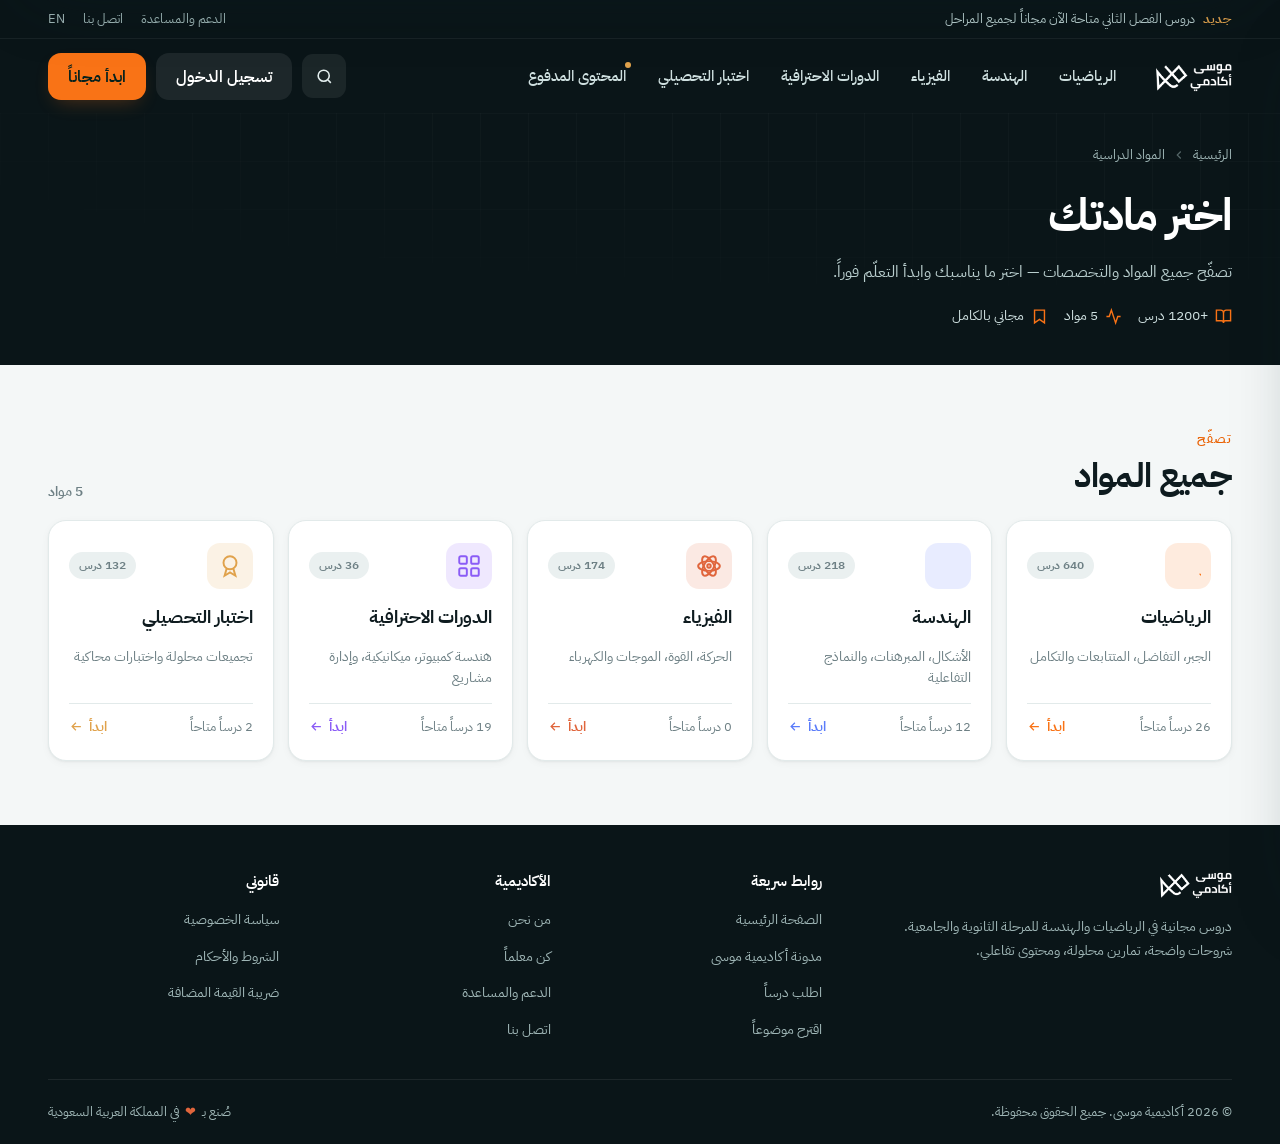
==== commit cb2cba38: "Add dynamic category routing with grade and subject views - category.html: fully dynamic, reads ?sub" ====
--- a/category.html
+++ b/category.html
@@ -1,10 +1,39 @@
 <!DOCTYPE html>
-<html lang="ar" dir="rtl" data-accent="teal">
+<html lang="ar" dir="rtl">
 <head>
 <meta charset="UTF-8">
 <meta name="viewport" content="width=device-width, initial-scale=1">
-<title>الرياضيات | أكاديمية موسى</title>
+<title>الدروس | أكاديمية موسى</title>
 <link rel="stylesheet" href="styles.css">
+<style>
+/* ── sequence list (grade view) ── */
+.seq-wrap{ background:var(--surface); border:1px solid var(--line); border-radius:var(--radius); overflow:hidden; box-shadow:var(--shadow-sm); }
+.seq-list{ display:grid; gap:0; }
+.seq-item{ display:flex; align-items:center; gap:16px; padding:16px 20px; border-bottom:1px solid var(--line); text-decoration:none; color:inherit; transition:.15s; }
+.seq-item:last-child{ border-bottom:none; }
+.seq-item:hover{ background:var(--bg); }
+.seq-num{ width:36px; height:36px; border-radius:10px; background:var(--bg-2); color:var(--muted); display:grid; place-items:center; font-size:14px; font-weight:700; flex-shrink:0; transition:.15s; }
+.seq-item:hover .seq-num{ background:var(--primary-soft); color:var(--primary-deep); }
+.seq-info{ flex:1; min-width:0; }
+.seq-info b{ display:block; font-size:15.5px; font-weight:600; color:var(--text); line-height:1.4; }
+.seq-info span{ font-size:13px; color:var(--muted); margin-top:3px; display:block; }
+.seq-dur{ font-size:13px; color:var(--muted); white-space:nowrap; font-weight:500; }
+.seq-play{ width:40px; height:40px; border-radius:11px; background:var(--bg-2); display:grid; place-items:center; color:var(--primary); flex-shrink:0; transition:.15s; }
+.seq-item:hover .seq-play{ background:var(--primary); color:#fff; }
+/* ── subject hub cards ── */
+.subject-hub{ display:grid; grid-template-columns:1fr 1fr; gap:14px; }
+.subj-card{ background:var(--surface); border:1.5px solid var(--line); border-radius:var(--radius); padding:22px 20px; text-decoration:none; color:inherit; display:flex; flex-direction:column; gap:14px; box-shadow:var(--shadow-sm); transition:.18s; }
+.subj-card:hover{ box-shadow:var(--shadow); border-color:var(--sc); transform:translateY(-2px); }
+.subj-card .sc-top{ display:flex; align-items:center; justify-content:space-between; }
+.subj-card .sc-ico{ width:46px; height:46px; border-radius:13px; display:grid; place-items:center; background:color-mix(in srgb, var(--sc) 14%, transparent); color:var(--sc); }
+.subj-card .sc-cnt{ font-size:12px; font-weight:600; color:var(--muted); background:var(--bg-2); padding:4px 10px; border-radius:999px; }
+.subj-card h3{ font-size:18px; font-weight:700; margin:0; color:var(--text); }
+.subj-card p{ font-size:13.5px; color:var(--muted); margin:0; line-height:1.6; flex:1; }
+.subj-card .sc-foot{ display:flex; align-items:center; justify-content:space-between; padding-top:12px; border-top:1px solid var(--line); }
+.subj-card .sc-go{ color:var(--sc); font-weight:600; font-size:14px; display:flex; align-items:center; gap:5px; }
+@media(min-width:600px){ .subject-hub{ grid-template-columns:repeat(3,1fr); } }
+@media(min-width:1024px){ .subject-hub{ grid-template-columns:repeat(5,1fr); } }
+</style>
 </head>
 <body>
 
@@ -17,15 +46,13 @@
 
 <header class="site-header">
   <div class="wrap">
-    <a class="brand" href="index.html">
-      <img src="assets/logo-white.png" alt="أكاديمية موسى">
-    </a>
+    <a class="brand" href="index.html"><img src="assets/logo-white.png" alt="أكاديمية موسى"></a>
     <nav class="mainnav">
-      <a href="category.html">الرياضيات</a>
-      <a href="category.html">الهندسة</a>
-      <a href="category.html">الفيزياء</a>
-      <a href="category.html">الدورات الاحترافية</a>
-      <a href="category.html">اختبار التحصيلي</a>
+      <a href="category.html?subject=math">الرياضيات</a>
+      <a href="category.html?subject=geo">الهندسة</a>
+      <a href="category.html?subject=phys">الفيزياء</a>
+      <a href="category.html?subject=pro">الدورات الاحترافية</a>
+      <a href="category.html?subject=tahsili">اختبار التحصيلي</a>
       <a href="index.html#courses" class="has-dot">المحتوى المدفوع</a>
     </nav>
     <div class="header-spacer"></div>
@@ -38,187 +65,46 @@
   </div>
 </header>
 
-<!-- page head -->
+<!-- PAGE HEAD — populated by JS -->
 <section class="page-head">
   <div class="grid-bg"></div>
   <div class="wrap">
-    <div class="crumb">
-      <a href="index.html">الرئيسية</a>
-      <svg width="14" height="14" viewBox="0 0 24 24" fill="none" stroke="currentColor" stroke-width="2"><path d="m15 18-6-6 6-6"/></svg>
-      <span>الرياضيات</span>
-    </div>
-    <h1>الرياضيات</h1>
-    <p>من الجبر والمتتابعات إلى التفاضل والتكامل — دروس مرتّبة بالمسار مع تمارين محلولة لكل مرحلة دراسية.</p>
-    <div class="ph-meta">
-      <span class="m"><svg width="17" height="17" viewBox="0 0 24 24" fill="none" stroke="currentColor" stroke-width="2"><path d="M2 3h6a4 4 0 0 1 4 4v14a3 3 0 0 0-3-3H2zM22 3h-6a4 4 0 0 0-4 4v14a3 3 0 0 1 3-3h7z"/></svg>640 درساً</span>
-      <span class="m"><svg width="17" height="17" viewBox="0 0 24 24" fill="none" stroke="currentColor" stroke-width="2"><path d="M22 12h-4l-3 9L9 3l-3 9H2"/></svg>7 مسارات تعليمية</span>
-      <span class="m"><svg width="17" height="17" viewBox="0 0 24 24" fill="none" stroke="currentColor" stroke-width="2"><path d="M5 3v18l7-5 7 5V3z"/></svg>محتوى مجاني بالكامل</span>
-    </div>
+    <div class="crumb" id="crumb"></div>
+    <h1 id="ph-title">الدروس</h1>
+    <p id="ph-desc"></p>
+    <div class="ph-meta" id="ph-meta"></div>
   </div>
 </section>
 
-<!-- grade-level categories -->
-<section class="block" style="padding-bottom:0">
+<!-- GRADE CARDS — subject view only -->
+<section class="block" id="grade-section" style="padding-bottom:0; display:none">
   <div class="wrap">
     <div class="sec-head">
-      <div><div class="eyebrow">تصفّح حسب الصف</div><h2>اختر صفّك الدراسي</h2><p>دروس الرياضيات مرتّبة حسب الصف والفصل الدراسي — اختر صفّك للوصول المباشر إلى منهجك.</p></div>
-    </div>
-    <div class="grade-grid">
-      <a class="grade" href="lesson.html">
-        <div class="g-top">
-          <div class="g-ico"><svg width="24" height="24" viewBox="0 0 24 24" fill="none" stroke="currentColor" stroke-width="2"><path d="M22 10 12 5 2 10l10 5 10-5zM6 12v5c0 1 2.7 2.5 6 2.5s6-1.5 6-2.5v-5"/></svg></div>
-          <span class="g-new">المنهج الجديد</span>
-        </div>
-        <div>
-          <h3>أول ثانوي 2026</h3>
-          <div class="g-term">الفصل الثاني · النسخة المحدّثة</div>
-        </div>
-        <div class="g-foot">
-          <span class="g-cnt">11 درساً</span>
-          <span class="g-go">ابدأ <svg width="15" height="15" viewBox="0 0 24 24" fill="none" stroke="currentColor" stroke-width="2"><path d="M19 12H5M11 18l-6-6 6-6"/></svg></span>
-        </div>
-      </a>
-      <a class="grade" href="lesson.html">
-        <div class="g-top">
-          <div class="g-ico"><svg width="24" height="24" viewBox="0 0 24 24" fill="none" stroke="currentColor" stroke-width="2"><path d="M22 10 12 5 2 10l10 5 10-5zM6 12v5c0 1 2.7 2.5 6 2.5s6-1.5 6-2.5v-5"/></svg></div>
-        </div>
-        <div>
-          <h3>ثالث ثانوي</h3>
-          <div class="g-term">الفصل الثاني</div>
-        </div>
-        <div class="g-foot">
-          <span class="g-cnt">20 درساً</span>
-          <span class="g-go">ابدأ <svg width="15" height="15" viewBox="0 0 24 24" fill="none" stroke="currentColor" stroke-width="2"><path d="M19 12H5M11 18l-6-6 6-6"/></svg></span>
-        </div>
-      </a>
-      <a class="grade" href="lesson.html">
-        <div class="g-top">
-          <div class="g-ico"><svg width="24" height="24" viewBox="0 0 24 24" fill="none" stroke="currentColor" stroke-width="2"><path d="M22 10 12 5 2 10l10 5 10-5zM6 12v5c0 1 2.7 2.5 6 2.5s6-1.5 6-2.5v-5"/></svg></div>
-        </div>
-        <div>
-          <h3>ثاني ثانوي</h3>
-          <div class="g-term">الفصل الثاني</div>
-        </div>
-        <div class="g-foot">
-          <span class="g-cnt">17 درساً</span>
-          <span class="g-go">ابدأ <svg width="15" height="15" viewBox="0 0 24 24" fill="none" stroke="currentColor" stroke-width="2"><path d="M19 12H5M11 18l-6-6 6-6"/></svg></span>
-        </div>
-      </a>
-      <a class="grade" href="lesson.html">
-        <div class="g-top">
-          <div class="g-ico"><svg width="24" height="24" viewBox="0 0 24 24" fill="none" stroke="currentColor" stroke-width="2"><path d="M22 10 12 5 2 10l10 5 10-5zM6 12v5c0 1 2.7 2.5 6 2.5s6-1.5 6-2.5v-5"/></svg></div>
-        </div>
-        <div>
-          <h3>أول ثانوي</h3>
-          <div class="g-term">الفصل الثاني</div>
-        </div>
-        <div class="g-foot">
-          <span class="g-cnt">11 درساً</span>
-          <span class="g-go">ابدأ <svg width="15" height="15" viewBox="0 0 24 24" fill="none" stroke="currentColor" stroke-width="2"><path d="M19 12H5M11 18l-6-6 6-6"/></svg></span>
-        </div>
-      </a>
-    </div>
+      <div><div class="eyebrow">تصفّح حسب الصف</div><h2 id="grade-sec-title">اختر صفّك الدراسي</h2></div>
+    </div>
+    <div class="grade-grid" id="grade-grid"></div>
   </div>
 </section>
 
-<!-- tracks -->
-<section class="block" style="padding-bottom:0">
-  <div class="wrap">
-    <div class="sec-head">
-      <div><div class="eyebrow">مسارات الرياضيات</div><h2>تعلّم بالترتيب الصحيح</h2></div>
-    </div>
-    <div class="lesson-grid" style="grid-template-columns:repeat(4,1fr)" id="track-grid"></div>
-  </div>
-</section>
-
-<!-- ===================== PAID COURSES ===================== -->
-<section class="block courses-band" id="courses" style="position:relative; overflow:hidden">
-  <div class="grid-bg"></div>
-  <div class="wrap">
-    <div class="sec-head">
+<!-- LESSON GRID / SEQUENCE LIST -->
+<section class="block">
+  <div class="wrap">
+    <div class="sec-head" style="margin-bottom:16px">
       <div>
-        <div class="eyebrow" style="color:var(--gold)">المحتوى المدفوع</div>
-        <h2>دورات احترافية بإشراف مباشر</h2>
-        <p>مسارات مكثّفة مع متابعة، اختبارات، وشهادة إتمام — للطلاب الجادّين في التميّز.</p>
+        <div class="eyebrow" id="grid-eyebrow">كل الدروس</div>
+        <h2 id="grid-title">الدروس</h2>
       </div>
-    </div>
-    <div class="course-grid">
-      <a class="course" href="lesson.html">
-        <div class="c-top">
-          <div class="c-ico"><svg width="24" height="24" viewBox="0 0 24 24" fill="none" stroke="currentColor" stroke-width="2"><path d="M22 12h-4l-3 9L9 3l-3 9H2"/></svg></div>
-          <span class="c-ribbon">الأكثر طلباً</span>
-        </div>
-        <h3>مكثّف التحصيلي · رياضيات</h3>
-        <p>تغطية شاملة لتجميعات السنوات السابقة مع حلول مفصّلة واستراتيجيات الوقت.</p>
-        <ul class="c-feat">
-          <li><svg width="16" height="16" viewBox="0 0 24 24" fill="none" stroke="currentColor" stroke-width="2.4"><path d="M20 6 9 17l-5-5"/></svg> 29 درساً + 6 اختبارات محاكية</li>
-          <li><svg width="16" height="16" viewBox="0 0 24 24" fill="none" stroke="currentColor" stroke-width="2.4"><path d="M20 6 9 17l-5-5"/></svg> متابعة أسبوعية ومجموعة خاصة</li>
-          <li><svg width="16" height="16" viewBox="0 0 24 24" fill="none" stroke="currentColor" stroke-width="2.4"><path d="M20 6 9 17l-5-5"/></svg> شهادة إتمام معتمدة</li>
-        </ul>
-        <div class="c-foot">
-          <div class="price">299 <span class="cur">ر.س</span> <span class="old">499</span></div>
-          <span class="btn btn-gold">اشترك الآن</span>
-        </div>
-      </a>
-      <a class="course" href="lesson.html">
-        <div class="c-top">
-          <div class="c-ico"><svg width="24" height="24" viewBox="0 0 24 24" fill="none" stroke="currentColor" stroke-width="2"><path d="M3 3v18h18M7 14l4-4 3 3 5-6"/></svg></div>
-          <span class="c-ribbon" style="background:var(--primary); color:#04211D">جديد</span>
-        </div>
-        <h3>التفاضل والتكامل من الصفر</h3>
-        <p>مسار متدرّج يبني الحدس قبل القوانين، مناسب لطلاب الثانوي والسنة الأولى الجامعية.</p>
-        <ul class="c-feat">
-          <li><svg width="16" height="16" viewBox="0 0 24 24" fill="none" stroke="currentColor" stroke-width="2.4"><path d="M20 6 9 17l-5-5"/></svg> 42 درساً مرتّبة بالمسار</li>
-          <li><svg width="16" height="16" viewBox="0 0 24 24" fill="none" stroke="currentColor" stroke-width="2.4"><path d="M20 6 9 17l-5-5"/></svg> أوراق تمارين قابلة للطباعة</li>
-          <li><svg width="16" height="16" viewBox="0 0 24 24" fill="none" stroke="currentColor" stroke-width="2.4"><path d="M20 6 9 17l-5-5"/></svg> وصول مدى الحياة</li>
-        </ul>
-        <div class="c-foot">
-          <div class="price">349 <span class="cur">ر.س</span></div>
-          <span class="btn btn-gold">اشترك الآن</span>
-        </div>
-      </a>
-      <a class="course" href="lesson.html">
-        <div class="c-top">
-          <div class="c-ico"><svg width="24" height="24" viewBox="0 0 24 24" fill="none" stroke="currentColor" stroke-width="2"><rect x="3" y="4" width="18" height="14" rx="2"/><path d="M8 21h8M12 18v3"/></svg></div>
-          <span class="c-ribbon" style="background:var(--geo); color:#fff">باقة</span>
-        </div>
-        <h3>الباقة الشاملة · ثالث ثانوي</h3>
-        <p>كل مواد الفصلين في اشتراك واحد: رياضيات، هندسة، وفيزياء مع بنك أسئلة كامل.</p>
-        <ul class="c-feat">
-          <li><svg width="16" height="16" viewBox="0 0 24 24" fill="none" stroke="currentColor" stroke-width="2.4"><path d="M20 6 9 17l-5-5"/></svg> 3 مواد · أكثر من 180 درساً</li>
-          <li><svg width="16" height="16" viewBox="0 0 24 24" fill="none" stroke="currentColor" stroke-width="2.4"><path d="M20 6 9 17l-5-5"/></svg> بنك أسئلة بأكثر من 900 سؤال</li>
-          <li><svg width="16" height="16" viewBox="0 0 24 24" fill="none" stroke="currentColor" stroke-width="2.4"><path d="M20 6 9 17l-5-5"/></svg> تقارير تقدّم أسبوعية</li>
-        </ul>
-        <div class="c-foot">
-          <div class="price">599 <span class="cur">ر.س</span> <span class="old">890</span></div>
-          <span class="btn btn-gold">اشترك الآن</span>
-        </div>
-      </a>
-    </div>
-  </div>
-</section>
-
-<!-- all lessons with filters -->
-<section class="block">
-  <div class="wrap">
-    <div class="sec-head">
-      <div><div class="eyebrow">كل الدروس</div><h2>دروس الرياضيات والهندسة</h2></div>
-    </div>
-    <div class="chips" id="chips">
-      <button class="chip active" data-f="all">الكل</button>
-      <button class="chip" data-f="math">الرياضيات</button>
-      <button class="chip" data-f="geo">الهندسة</button>
-      <button class="chip" data-f="tahsili">التحصيلي</button>
-    </div>
-    <div class="lesson-grid" id="all-grid"></div>
-    <div style="display:flex; justify-content:center; gap:8px; margin-top:40px">
-      <button class="chip active">1</button>
-      <button class="chip">2</button>
-      <button class="chip">3</button>
-      <span style="align-self:center; color:var(--muted)">…</span>
-      <button class="chip">18</button>
-      <button class="chip">التالي ›</button>
-    </div>
+      <span id="grid-count" style="font-size:14px;color:var(--muted);font-weight:600;flex-shrink:0"></span>
+    </div>
+    <div class="chips" id="chips"></div>
+    <!-- card grid: subject view -->
+    <div class="lesson-grid" id="card-grid"></div>
+    <!-- sequence list: grade view -->
+    <div class="seq-wrap" id="seq-wrap" style="display:none">
+      <div class="seq-list" id="seq-list"></div>
+    </div>
+    <!-- subject hub: default view -->
+    <div class="subject-hub" id="hub-grid" style="display:none"></div>
   </div>
 </section>
 
@@ -230,16 +116,20 @@
         <p>دروس مجانية في الرياضيات والهندسة للمرحلة الثانوية والجامعية. شروحات واضحة، تمارين محلولة، ومحتوى تفاعلي.</p>
       </div>
       <div class="footer-col"><h5>روابط سريعة</h5><ul>
-        <li><a href="index.html">الصفحة الرئيسية</a></li><li><a href="#">مدونة أكاديمية موسى</a></li>
-        <li><a href="#">اطلب درساً</a></li><li><a href="#">اقترح موضوعاً</a></li>
-        <li><a href="#">مختبر الرياضيات</a></li><li><a href="#">ألعاب الرياضيات</a></li>
+        <li><a href="index.html">الصفحة الرئيسية</a></li>
+        <li><a href="#">مدونة أكاديمية موسى</a></li>
+        <li><a href="#">اطلب درساً</a></li>
+        <li><a href="#">اقترح موضوعاً</a></li>
       </ul></div>
       <div class="footer-col"><h5>الأكاديمية</h5><ul>
-        <li><a href="#">من نحن</a></li><li><a href="#">كن معلماً</a></li>
-        <li><a href="#">الدعم والمساعدة</a></li><li><a href="#">اتصل بنا</a></li>
+        <li><a href="#">من نحن</a></li>
+        <li><a href="#">كن معلماً</a></li>
+        <li><a href="#">الدعم والمساعدة</a></li>
+        <li><a href="#">اتصل بنا</a></li>
       </ul></div>
       <div class="footer-col f-col-last"><h5>قانوني</h5><ul>
-        <li><a href="#">سياسة الخصوصية</a></li><li><a href="#">الشروط والأحكام</a></li>
+        <li><a href="#">سياسة الخصوصية</a></li>
+        <li><a href="#">الشروط والأحكام</a></li>
         <li><a href="#">ضريبة القيمة المضافة</a></li>
       </ul></div>
     </div>
@@ -253,27 +143,242 @@
 <script src="nav.js"></script>
 <script src="lessons-data.js"></script>
 <script>
-  // tracks as cards
-  const TRACKS = [
-    {t:'تحضير اختبار القدرات', g:'curve', s:'tahsili', lvl:'القدرات', term:'مسار', dur:'5 دروس', ago:'مكتمل ٤٠٪'},
-    {t:'التكامل: أساسيات ومفاهيم', g:'curve', s:'math', lvl:'جامعي', term:'مسار', dur:'9 دروس', ago:'مكتمل ٢٢٪'},
-    {t:'رياضيات ثاني ثانوي · ف٢', g:'sigma', s:'math', lvl:'ثاني ثانوي', term:'مسار', dur:'17 درساً', ago:'مكتمل ٦٥٪'},
-    {t:'رياضيات ثالث ثانوي · ف٢', g:'polygon', s:'math', lvl:'ثالث ثانوي', term:'مسار', dur:'20 درساً', ago:'مكتمل ١٥٪'},
-  ];
-  document.getElementById('track-grid').innerHTML = TRACKS.map(window.lessonCard).join('');
-
-  const all = window.LESSONS;
-  const grid = document.getElementById('all-grid');
-  function render(f){
-    const list = f==='all' ? all : all.filter(l=>l.s===f);
-    grid.innerHTML = list.map(window.lessonCard).join('');
-  }
-  render('all');
-  document.getElementById('chips').addEventListener('click', e=>{
-    const b = e.target.closest('.chip'); if(!b) return;
-    document.querySelectorAll('#chips .chip').forEach(c=>c.classList.remove('active'));
-    b.classList.add('active'); render(b.dataset.f);
-  });
+(function(){
+  var params  = new URLSearchParams(location.search);
+  var subject = params.get('subject');
+  var grade   = params.get('grade');
+  var LESSONS = window.LESSONS || [];
+  var GC      = window.GRADE_COL || {};
+
+  /* ── Subject metadata ── */
+  var SMETA = {
+    math:{
+      name:'الرياضيات',
+      desc:'من الجبر والمتتابعات إلى التفاضل والتكامل — دروس مرتّبة بالمسار مع تمارين محلولة لكل مرحلة دراسية.',
+      count:'640', meta2:'7 مسارات تعليمية', col:'#F97316',
+      filter:function(l){ return l.s==='math' || l.s==='geo'; }
+    },
+    geo:{
+      name:'الهندسة',
+      desc:'أشكال هندسية، مبرهنات، وإثباتات — مع نماذج تفاعلية تجعل الهندسة حيّة.',
+      count:'218', meta2:'4 مسارات', col:'#5B7CFA',
+      filter:function(l){ return l.s==='geo'; }
+    },
+    phys:{
+      name:'الفيزياء',
+      desc:'فهم قوانين الطبيعة خطوة بخطوة — من الحركة والقوة إلى الموجات والكهرباء.',
+      count:'174', meta2:'5 مسارات', col:'#E0653C',
+      filter:function(l){ return l.s==='phys'; }
+    },
+    pro:{
+      name:'الدورات الاحترافية',
+      desc:'دورات متخصصة في هندسة الكمبيوتر والتخصصات الهندسية وإدارة المشاريع.',
+      count:'36', meta2:'3 مسارات', col:'#8B5CF6',
+      filter:function(l){ return l.s==='pro'; }
+    },
+    tahsili:{
+      name:'اختبار التحصيلي',
+      desc:'تجميعات منظّمة حسب الموضوع، تمارين محلولة بالكامل، واختبارات محاكية بنفس نمط الاختبار الحقيقي.',
+      count:'132', meta2:'29 درساً', col:'#E0A24C',
+      filter:function(l){ return l.s==='tahsili'; }
+    }
+  };
+
+  var CRUMB_SVG = '<svg width="14" height="14" viewBox="0 0 24 24" fill="none" stroke="currentColor" stroke-width="2"><path d="m15 18-6-6 6-6"/></svg>';
+  var META_ICONS = {
+    lessons:'<svg width="17" height="17" viewBox="0 0 24 24" fill="none" stroke="currentColor" stroke-width="2"><path d="M2 3h6a4 4 0 0 1 4 4v14a3 3 0 0 0-3-3H2zM22 3h-6a4 4 0 0 0-4 4v14a3 3 0 0 1 3-3h7z"/></svg>',
+    tracks: '<svg width="17" height="17" viewBox="0 0 24 24" fill="none" stroke="currentColor" stroke-width="2"><path d="M22 12h-4l-3 9L9 3l-3 9H2"/></svg>',
+    free:   '<svg width="17" height="17" viewBox="0 0 24 24" fill="none" stroke="currentColor" stroke-width="2"><path d="M5 3v18l7-5 7 5V3z"/></svg>',
+    play:   '<svg width="16" height="16" viewBox="0 0 24 24" fill="currentColor"><path d="M8 5v14l11-7z"/></svg>',
+    arrow:  '<svg width="15" height="15" viewBox="0 0 24 24" fill="none" stroke="currentColor" stroke-width="2"><path d="M19 12H5M11 18l-6-6 6-6"/></svg>',
+    grade:  '<svg width="22" height="22" viewBox="0 0 24 24" fill="none" stroke="currentColor" stroke-width="2"><path d="M22 10 12 5 2 10l10 5 10-5zM6 12v5c0 1 2.7 2.5 6 2.5s6-1.5 6-2.5v-5"/></svg>'
+  };
+
+  /* ── helpers ── */
+  function unique(arr){ return arr.filter(function(v,i,a){ return a.indexOf(v)===i; }); }
+
+  function setMeta(html){ document.getElementById('ph-meta').innerHTML = html; }
+  function metaItem(icon, txt){ return '<span class="m">'+icon+txt+'</span>'; }
+
+  function renderChips(items, labelFn, colorFn){
+    var el = document.getElementById('chips');
+    el.innerHTML = '<button class="chip active" data-f="all">الكل</button>' +
+      items.map(function(v){
+        return '<button class="chip" data-f="'+v+'" style="'+(colorFn?'--ccol:'+colorFn(v)+';':'')+'">' + (labelFn ? labelFn(v) : v) + '</button>';
+      }).join('');
+    return el;
+  }
+
+  function bindChips(fn){
+    document.getElementById('chips').addEventListener('click', function(e){
+      var b = e.target.closest('.chip'); if(!b) return;
+      document.querySelectorAll('#chips .chip').forEach(function(c){ c.classList.remove('active'); });
+      b.classList.add('active');
+      fn(b.dataset.f);
+    });
+  }
+
+  /* ─────────────────────────────────────────
+     GRADE VIEW  (?grade=أول+ثانوي+2026)
+  ───────────────────────────────────────── */
+  function renderGradeView(g){
+    var lessons = LESSONS.filter(function(l){ return l.lvl === g; });
+    var subjKey = lessons.length ? lessons[0].s : 'math';
+    var sm      = SMETA[subjKey] || SMETA.math;
+
+    document.title = g + ' | أكاديمية موسى';
+    document.getElementById('ph-title').textContent = g;
+    document.getElementById('ph-desc').textContent  = 'دروس مرتّبة بالتسلسل — اضغط على أي درس لبدء المشاهدة.';
+    document.getElementById('crumb').innerHTML =
+      '<a href="index.html">الرئيسية</a>' + CRUMB_SVG +
+      '<a href="category.html?subject='+subjKey+'">'+sm.name+'</a>' + CRUMB_SVG +
+      '<span>'+g+'</span>';
+    setMeta(
+      metaItem(META_ICONS.lessons, lessons.length+' درساً') +
+      metaItem(META_ICONS.free,    'مجاني بالكامل')
+    );
+
+    /* chips by term */
+    var terms = unique(lessons.map(function(l){ return l.term; }));
+    renderChips(terms, null, null);
+
+    /* sequence list */
+    document.getElementById('card-grid').style.display  = 'none';
+    document.getElementById('hub-grid').style.display   = 'none';
+    document.getElementById('seq-wrap').style.display   = 'block';
+    document.getElementById('grade-section').style.display = 'none';
+    document.getElementById('grid-eyebrow').textContent = 'الدروس بالترتيب';
+    document.getElementById('grid-title').textContent   = 'المنهج الدراسي كاملاً';
+
+    function renderSeq(filter){
+      var list = filter==='all' ? lessons : lessons.filter(function(l){ return l.term===filter; });
+      document.getElementById('grid-count').textContent = list.length + ' درساً';
+      document.getElementById('seq-list').innerHTML = list.map(function(l, i){
+        return '<a class="seq-item" href="lesson.html">' +
+          '<div class="seq-num">'+(i+1)+'</div>' +
+          '<div class="seq-info"><b>'+l.t+'</b><span>'+l.term+'</span></div>' +
+          '<span class="seq-dur">'+l.dur+'</span>' +
+          '<div class="seq-play">'+META_ICONS.play+'</div>' +
+        '</a>';
+      }).join('');
+    }
+    renderSeq('all');
+    bindChips(renderSeq);
+  }
+
+  /* ─────────────────────────────────────────
+     SUBJECT VIEW  (?subject=math)
+  ───────────────────────────────────────── */
+  function renderSubjectView(s){
+    var sm      = SMETA[s];
+    var lessons = LESSONS.filter(sm.filter);
+    var grades  = unique(lessons.map(function(l){ return l.lvl; }));
+
+    document.title = sm.name + ' | أكاديمية موسى';
+    document.getElementById('ph-title').textContent = sm.name;
+    document.getElementById('ph-desc').textContent  = sm.desc;
+    document.getElementById('crumb').innerHTML =
+      '<a href="index.html">الرئيسية</a>' + CRUMB_SVG +
+      '<a href="category.html">المواد</a>' + CRUMB_SVG +
+      '<span>'+sm.name+'</span>';
+    setMeta(
+      metaItem(META_ICONS.lessons, sm.count+' درساً') +
+      metaItem(META_ICONS.tracks,  sm.meta2) +
+      metaItem(META_ICONS.free,    'مجاني بالكامل')
+    );
+
+    /* grade cards */
+    var gs = document.getElementById('grade-section');
+    gs.style.display = 'block';
+    document.getElementById('grade-sec-title').textContent = 'اختر صفّك الدراسي';
+    document.getElementById('grade-grid').innerHTML = grades.map(function(g){
+      var cnt = lessons.filter(function(l){ return l.lvl===g; }).length;
+      var col = GC[g] || sm.col;
+      return '<a class="grade" href="category.html?grade='+encodeURIComponent(g)+'" style="--primary:'+col+';--primary-soft:'+col+'22;--primary-deep:'+col+'">' +
+        '<div class="g-top"><div class="g-ico">'+META_ICONS.grade+'</div></div>' +
+        '<div><h3>'+g+'</h3></div>' +
+        '<div class="g-foot"><span class="g-cnt">'+cnt+' درساً</span><span class="g-go">ابدأ '+META_ICONS.arrow+'</span></div>' +
+      '</a>';
+    }).join('');
+
+    /* chips by grade */
+    renderChips(grades, null, function(g){ return GC[g]||sm.col; });
+
+    /* card grid */
+    document.getElementById('seq-wrap').style.display  = 'none';
+    document.getElementById('hub-grid').style.display  = 'none';
+    document.getElementById('card-grid').style.display = 'grid';
+    document.getElementById('grid-eyebrow').textContent = 'كل الدروس';
+    document.getElementById('grid-title').textContent   = 'دروس '+sm.name;
+
+    function renderCards(f){
+      var list = f==='all' ? lessons : lessons.filter(function(l){ return l.lvl===f; });
+      document.getElementById('grid-count').textContent = list.length + ' درساً';
+      document.getElementById('card-grid').innerHTML = list.map(window.lessonCard).join('');
+    }
+    renderCards('all');
+    bindChips(renderCards);
+  }
+
+  /* ─────────────────────────────────────────
+     DEFAULT VIEW  (no params — subject hub)
+  ───────────────────────────────────────── */
+  function renderDefaultView(){
+    document.title = 'المواد الدراسية | أكاديمية موسى';
+    document.getElementById('ph-title').textContent = 'اختر مادتك';
+    document.getElementById('ph-desc').textContent  = 'تصفّح جميع المواد والتخصصات — اختر ما يناسبك وابدأ التعلّم فوراً.';
+    document.getElementById('crumb').innerHTML =
+      '<a href="index.html">الرئيسية</a>' + CRUMB_SVG + '<span>المواد الدراسية</span>';
+    setMeta(
+      metaItem(META_ICONS.lessons, '+1200 درس') +
+      metaItem(META_ICONS.tracks,  '5 مواد') +
+      metaItem(META_ICONS.free,    'مجاني بالكامل')
+    );
+
+    document.getElementById('grade-section').style.display = 'none';
+    document.getElementById('seq-wrap').style.display      = 'none';
+    document.getElementById('card-grid').style.display     = 'none';
+    document.getElementById('chips').style.display         = 'none';
+    document.getElementById('grid-eyebrow').textContent    = 'تصفّح';
+    document.getElementById('grid-title').textContent      = 'جميع المواد';
+    document.getElementById('grid-count').textContent      = '5 مواد';
+
+    var HUB = [
+      { s:'math',    icon:'<path d="M58 20H24l18 20-18 20h34"/>',                        desc:'الجبر، التفاضل، المتتابعات والتكامل' },
+      { s:'geo',     icon:'<path d="M40 16 62 40 40 64 18 40z"/><path d="M18 40h44M40 16v48" opacity=".4"/>',  desc:'الأشكال، المبرهنات، والنماذج التفاعلية' },
+      { s:'phys',    icon:'<circle cx="12" cy="12" r="1.6"/><ellipse cx="12" cy="12" rx="10" ry="4.5"/><ellipse cx="12" cy="12" rx="10" ry="4.5" transform="rotate(60 12 12)"/><ellipse cx="12" cy="12" rx="10" ry="4.5" transform="rotate(120 12 12)"/>',  desc:'الحركة، القوة، الموجات والكهرباء' },
+      { s:'pro',     icon:'<rect x="3" y="3" width="7" height="7" rx="1.5"/><rect x="14" y="3" width="7" height="7" rx="1.5"/><rect x="3" y="14" width="7" height="7" rx="1.5"/><rect x="14" y="14" width="7" height="7" rx="1.5"/>',  desc:'هندسة كمبيوتر، ميكانيكية، وإدارة مشاريع' },
+      { s:'tahsili', icon:'<circle cx="12" cy="9" r="6"/><path d="M9 14l-2 7 5-3 5 3-2-7"/>',  desc:'تجميعات محلولة واختبارات محاكية' },
+    ];
+
+    document.getElementById('hub-grid').style.display = 'grid';
+    document.getElementById('hub-grid').innerHTML = HUB.map(function(h){
+      var m   = SMETA[h.s];
+      var cnt = LESSONS.filter(m.filter).length;
+      return '<a class="subj-card" href="category.html?subject='+h.s+'" style="--sc:'+m.col+'">' +
+        '<div class="sc-top">' +
+          '<div class="sc-ico"><svg width="26" height="26" viewBox="0 0 24 24" fill="none" stroke="currentColor" stroke-width="1.8">'+h.icon+'</svg></div>' +
+          '<span class="sc-cnt">'+m.count+' درس</span>' +
+        '</div>' +
+        '<h3>'+m.name+'</h3>' +
+        '<p>'+h.desc+'</p>' +
+        '<div class="sc-foot">' +
+          '<span style="font-size:13px;color:var(--muted)">'+cnt+' درساً متاحاً</span>' +
+          '<span class="sc-go">ابدأ '+META_ICONS.arrow+'</span>' +
+        '</div>' +
+      '</a>';
+    }).join('');
+  }
+
+  /* ── dispatch ── */
+  if(grade){
+    renderGradeView(grade);
+  } else if(subject && SMETA[subject]){
+    renderSubjectView(subject);
+  } else {
+    renderDefaultView();
+  }
+})();
 </script>
 
 </body>
--- a/styles.css
+++ b/styles.css
@@ -7,11 +7,11 @@
 
 :root{
   --ink:#0A1518; --ink-2:#0F2228; --ink-soft:#16323A;
-  --primary:#11B5A0; --primary-deep:#0C8C7C; --primary-soft:#D6F2ED; --primary-glow:rgba(17,181,160,.32);
+  --primary:#F97316; --primary-deep:#EA6000; --primary-soft:#FEF0E6; --primary-glow:rgba(249,115,22,.32);
   --gold:#E0A24C; --gold-deep:#C8862E; --gold-soft:#FBEFD9;
   --bg:#F4F7F7; --bg-2:#EAF0F0; --surface:#FFFFFF;
   --text:#0E1B1F; --text-2:#3E5359; --muted:#6E8085; --line:#E2EAEA; --line-2:#D2DEDE;
-  --math:#11B5A0; --geo:#5B7CFA; --phys:#E0653C; --pro:#8B5CF6; --tahsili:#E0A24C;
+  --math:#F97316; --geo:#5B7CFA; --phys:#E0653C; --pro:#8B5CF6; --tahsili:#E0A24C;
   --radius:18px; --radius-sm:12px; --radius-lg:26px;
   --shadow-sm:0 1px 2px rgba(10,30,35,.05),0 2px 8px rgba(10,30,35,.04);
   --shadow:0 4px 14px rgba(10,30,35,.07),0 18px 40px -22px rgba(10,30,35,.18);
@@ -440,8 +440,8 @@
 
 /* SVG quadrilateral internals */
 #quadSvg #gridLayer line{ stroke:var(--line); stroke-width:1; }
-#quadFill{ fill:rgba(17,181,160,.10); stroke:#11B5A0; stroke-width:2.5; stroke-linejoin:round; }
-#diagLayer line{ stroke:rgba(17,181,160,.28); stroke-width:1.5; stroke-dasharray:6 4; }
+#quadFill{ fill:rgba(249,115,22,.10); stroke:#F97316; stroke-width:2.5; stroke-linejoin:round; }
+#diagLayer line{ stroke:rgba(249,115,22,.28); stroke-width:1.5; stroke-dasharray:6 4; }
 .ix-rod rect{ transition:width .05s; }
 .ix-joint circle{ filter:drop-shadow(0 2px 4px rgba(0,0,0,.25)); transition:r .1s; }
 .ix-joint:hover circle{ filter:drop-shadow(0 3px 8px rgba(0,0,0,.35)); }
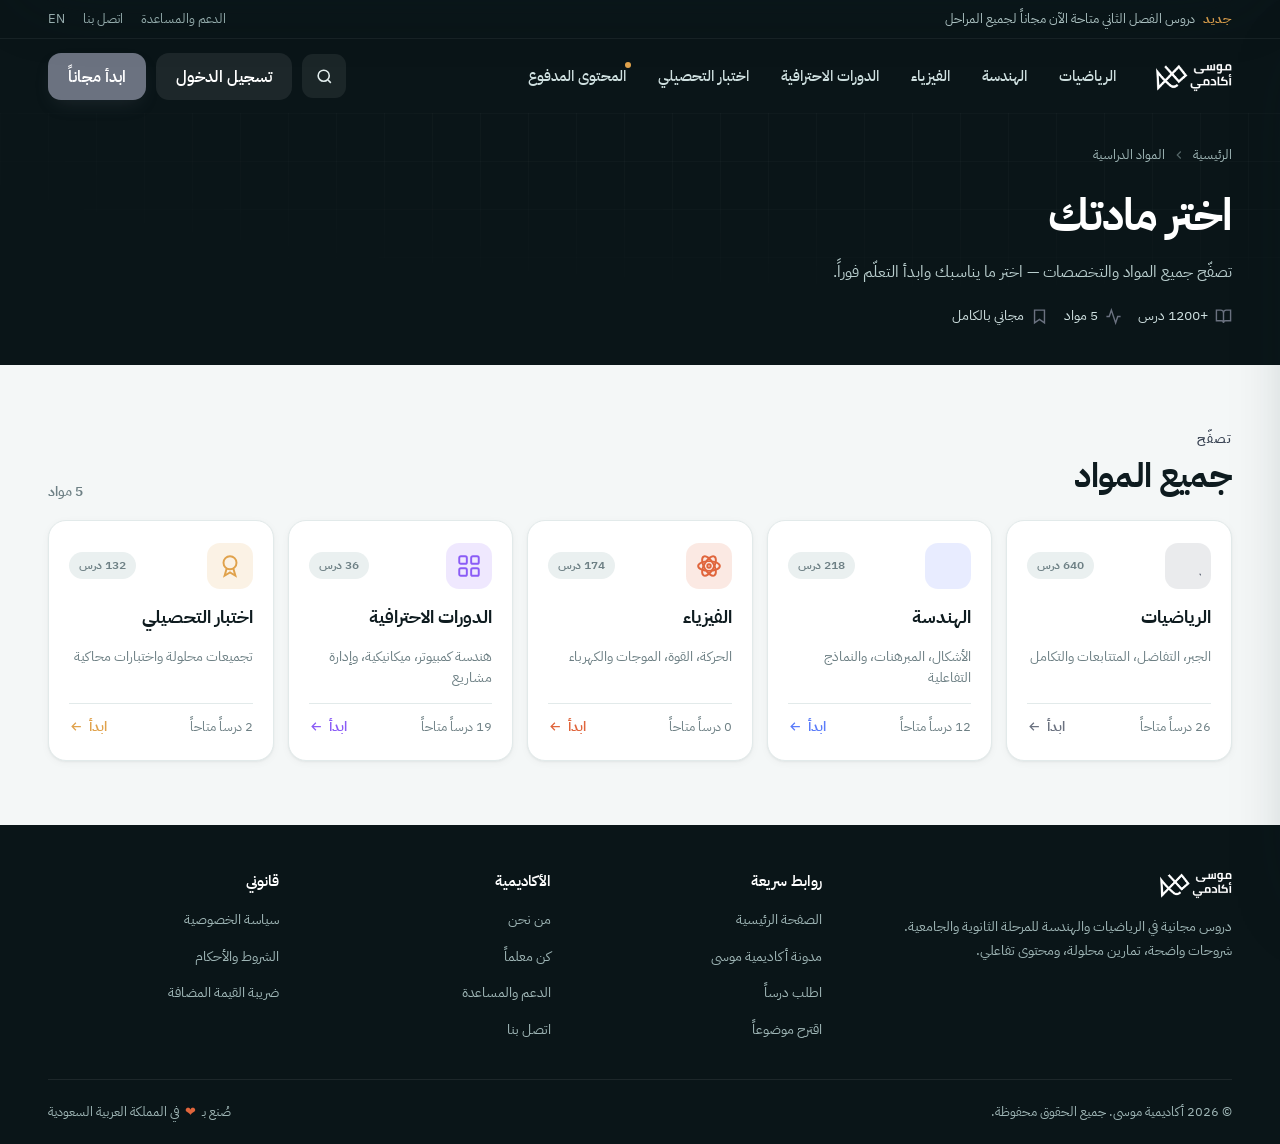
==== commit cf474e6b: "Replace orange brand color with grey Primary: #F97316 → #6B7280 (gray-500) Deep:    #EA6000 → #37415" ====
--- a/category.html
+++ b/category.html
@@ -155,7 +155,7 @@
     math:{
       name:'الرياضيات',
       desc:'من الجبر والمتتابعات إلى التفاضل والتكامل — دروس مرتّبة بالمسار مع تمارين محلولة لكل مرحلة دراسية.',
-      count:'640', meta2:'7 مسارات تعليمية', col:'#F97316',
+      count:'640', meta2:'7 مسارات تعليمية', col:'#6B7280',
       filter:function(l){ return l.s==='math' || l.s==='geo'; }
     },
     geo:{
--- a/styles.css
+++ b/styles.css
@@ -7,11 +7,11 @@
 
 :root{
   --ink:#0A1518; --ink-2:#0F2228; --ink-soft:#16323A;
-  --primary:#F97316; --primary-deep:#EA6000; --primary-soft:#FEF0E6; --primary-glow:rgba(249,115,22,.32);
+  --primary:#6B7280; --primary-deep:#374151; --primary-soft:#F3F4F6; --primary-glow:rgba(107,114,128,.25);
   --gold:#E0A24C; --gold-deep:#C8862E; --gold-soft:#FBEFD9;
   --bg:#F4F7F7; --bg-2:#EAF0F0; --surface:#FFFFFF;
   --text:#0E1B1F; --text-2:#3E5359; --muted:#6E8085; --line:#E2EAEA; --line-2:#D2DEDE;
-  --math:#F97316; --geo:#5B7CFA; --phys:#E0653C; --pro:#8B5CF6; --tahsili:#E0A24C;
+  --math:#6B7280; --geo:#5B7CFA; --phys:#E0653C; --pro:#8B5CF6; --tahsili:#E0A24C;
   --radius:18px; --radius-sm:12px; --radius-lg:26px;
   --shadow-sm:0 1px 2px rgba(10,30,35,.05),0 2px 8px rgba(10,30,35,.04);
   --shadow:0 4px 14px rgba(10,30,35,.07),0 18px 40px -22px rgba(10,30,35,.18);
@@ -47,7 +47,7 @@
   border:none; border-radius:13px; font-weight:600; font-size:15.5px; padding:12px 20px;
   transition:.18s; white-space:nowrap;
 }
-.btn-primary{ background:var(--primary); color:#04211D; box-shadow:0 8px 20px -8px var(--primary-glow); }
+.btn-primary{ background:var(--primary); color:#fff; box-shadow:0 8px 20px -8px var(--primary-glow); }
 .btn-primary:hover{ background:var(--primary-deep); color:#fff; }
 .btn-ghost{ background:rgba(255,255,255,.08); color:#fff; }
 .btn-ghost:hover{ background:rgba(255,255,255,.16); }
@@ -129,7 +129,7 @@
 .bn-item svg{ width:23px; height:23px; }
 .bn-item.active{ color:var(--primary-deep); }
 .bn-fab{ flex:0 0 auto; position:relative; width:58px; display:flex; align-items:center; justify-content:center; }
-.bn-fab button{ width:54px; height:54px; margin-top:-22px; border-radius:50%; border:4px solid var(--bg); background:var(--primary); color:#04211D; display:grid; place-items:center; box-shadow:0 8px 20px -6px var(--primary-glow); }
+.bn-fab button{ width:54px; height:54px; margin-top:-22px; border-radius:50%; border:4px solid var(--bg); background:var(--primary); color:#fff; display:grid; place-items:center; box-shadow:0 8px 20px -6px var(--primary-glow); }
 .bn-fab button:hover{ background:var(--primary-deep); color:#fff; }
 
 /* =========================== HERO =========================== */
@@ -139,7 +139,7 @@
 .hero .wrap{ position:relative; }
 .hero-inner{ max-width:760px; }
 .hero-badge{ display:inline-flex; align-items:center; gap:8px; background:rgba(255,255,255,.08); border:1px solid rgba(255,255,255,.12); padding:6px 12px 6px 7px; border-radius:999px; font-size:12.5px; color:#D6E6E6; margin-bottom:18px; }
-.hero-badge .pill{ background:var(--primary); color:#04211D; font-weight:700; font-size:10.5px; padding:3px 9px; border-radius:999px; }
+.hero-badge .pill{ background:var(--primary); color:#fff; font-weight:700; font-size:10.5px; padding:3px 9px; border-radius:999px; }
 .hero h1{ font-size:clamp(28px,7vw,60px); line-height:1.15; font-weight:700; letter-spacing:-.02em; margin:0 0 14px; text-wrap:balance; }
 .hero h1 .hl{ color:var(--primary); }
 .hero p.lead{ font-size:clamp(15.5px,4vw,21px); color:#B9CECE; max-width:600px; margin:0 0 24px; }
@@ -297,7 +297,7 @@
 .grade:hover::before{ opacity:1; }
 .grade .g-top{ display:flex; align-items:center; justify-content:space-between; }
 .grade .g-ico{ width:44px; height:44px; border-radius:13px; background:var(--primary-soft); color:var(--primary-deep); display:grid; place-items:center; }
-.grade .g-new{ font-size:11px; font-weight:700; color:#04211D; background:var(--primary); padding:4px 10px; border-radius:999px; }
+.grade .g-new{ font-size:11px; font-weight:700; color:#fff; background:var(--primary); padding:4px 10px; border-radius:999px; }
 .grade h3{ font-size:18px; font-weight:700; margin:0; letter-spacing:-.01em; }
 .grade .g-term{ font-size:13px; color:var(--muted); margin-top:-6px; }
 .grade .g-foot{ display:flex; align-items:center; justify-content:space-between; margin-top:auto; padding-top:13px; border-top:1px solid var(--line); }
@@ -404,7 +404,7 @@
 .video-wrap{ background:var(--ink); border-radius:var(--radius); overflow:hidden; box-shadow:var(--shadow); position:relative; aspect-ratio:16/9; background-image:linear-gradient(135deg,var(--ink),var(--ink-soft)); }
 .video-wrap .paper{ position:absolute; inset:0; opacity:.4; background-image:linear-gradient(rgba(255,255,255,.12) 1px,transparent 1px),linear-gradient(90deg,rgba(255,255,255,.12) 1px,transparent 1px); background-size:34px 34px; }
 .video-wrap .vplay{ position:absolute; inset:0; display:grid; place-items:center; }
-.video-wrap .vplay button{ width:72px; height:72px; border-radius:50%; border:none; background:var(--primary); color:#04211D; display:grid; place-items:center; box-shadow:0 14px 40px -8px var(--primary-glow); transition:.18s; }
+.video-wrap .vplay button{ width:72px; height:72px; border-radius:50%; border:none; background:var(--primary); color:#fff; display:grid; place-items:center; box-shadow:0 14px 40px -8px var(--primary-glow); transition:.18s; }
 .video-wrap .vplay button:hover{ transform:scale(1.07); }
 .video-wrap .vlabel{ position:absolute; inset-block-end:16px; inset-inline-start:16px; color:#fff; }
 .video-wrap .vlabel small{ color:#9FB6B6; font-size:12.5px; }
@@ -440,8 +440,8 @@
 
 /* SVG quadrilateral internals */
 #quadSvg #gridLayer line{ stroke:var(--line); stroke-width:1; }
-#quadFill{ fill:rgba(249,115,22,.10); stroke:#F97316; stroke-width:2.5; stroke-linejoin:round; }
-#diagLayer line{ stroke:rgba(249,115,22,.28); stroke-width:1.5; stroke-dasharray:6 4; }
+#quadFill{ fill:rgba(107,114,128,.10); stroke:#6B7280; stroke-width:2.5; stroke-linejoin:round; }
+#diagLayer line{ stroke:rgba(107,114,128,.28); stroke-width:1.5; stroke-dasharray:6 4; }
 .ix-rod rect{ transition:width .05s; }
 .ix-joint circle{ filter:drop-shadow(0 2px 4px rgba(0,0,0,.25)); transition:r .1s; }
 .ix-joint:hover circle{ filter:drop-shadow(0 3px 8px rgba(0,0,0,.35)); }
@@ -463,7 +463,7 @@
 .o-item .o-num{ width:30px; height:30px; border-radius:9px; background:var(--bg-2); color:var(--muted); display:grid; place-items:center; font-size:13px; font-weight:600; flex-shrink:0; }
 .o-item.done .o-num{ background:var(--primary-soft); color:var(--primary-deep); }
 .o-item.current{ background:var(--primary-soft); }
-.o-item.current .o-num{ background:var(--primary); color:#04211D; }
+.o-item.current .o-num{ background:var(--primary); color:#fff; }
 .o-item .o-t{ flex:1; }
 .o-item .o-t b{ display:block; font-size:14.5px; font-weight:500; color:var(--text); }
 .o-item.current .o-t b{ font-weight:700; }
